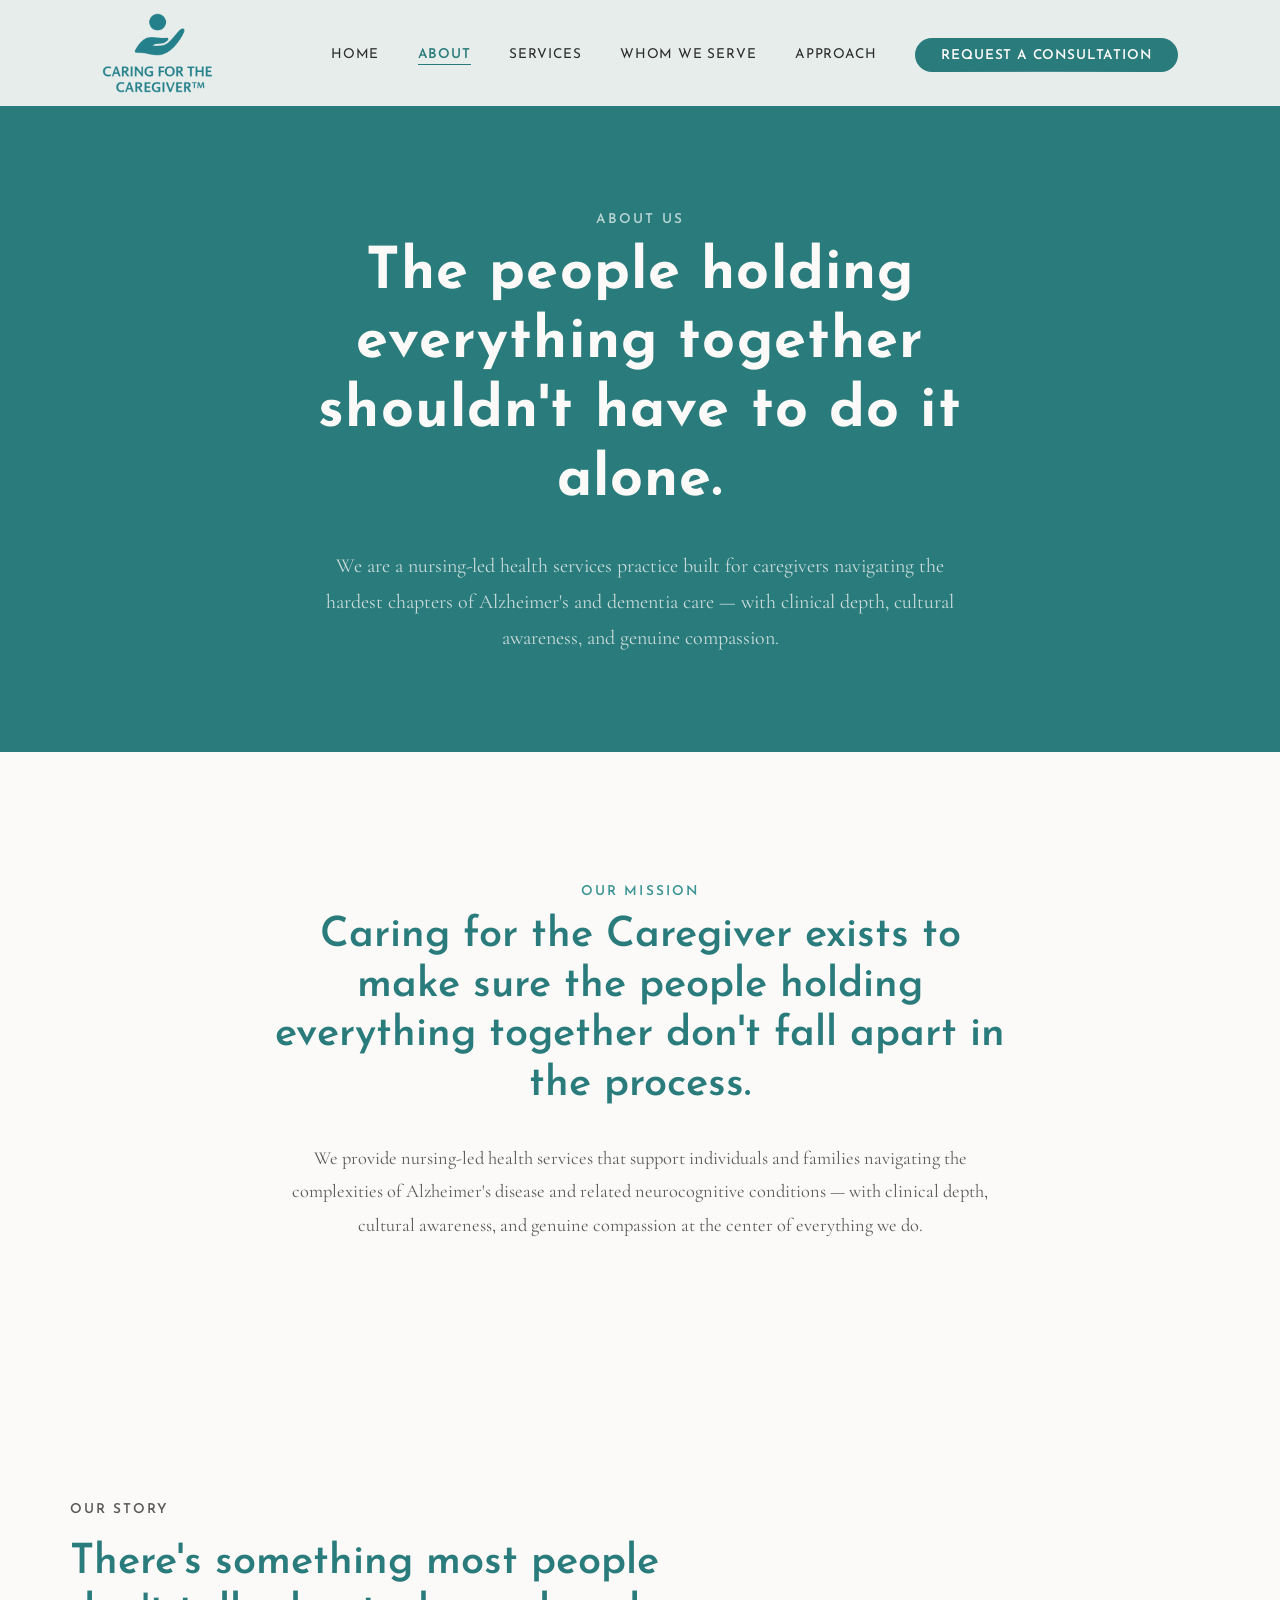
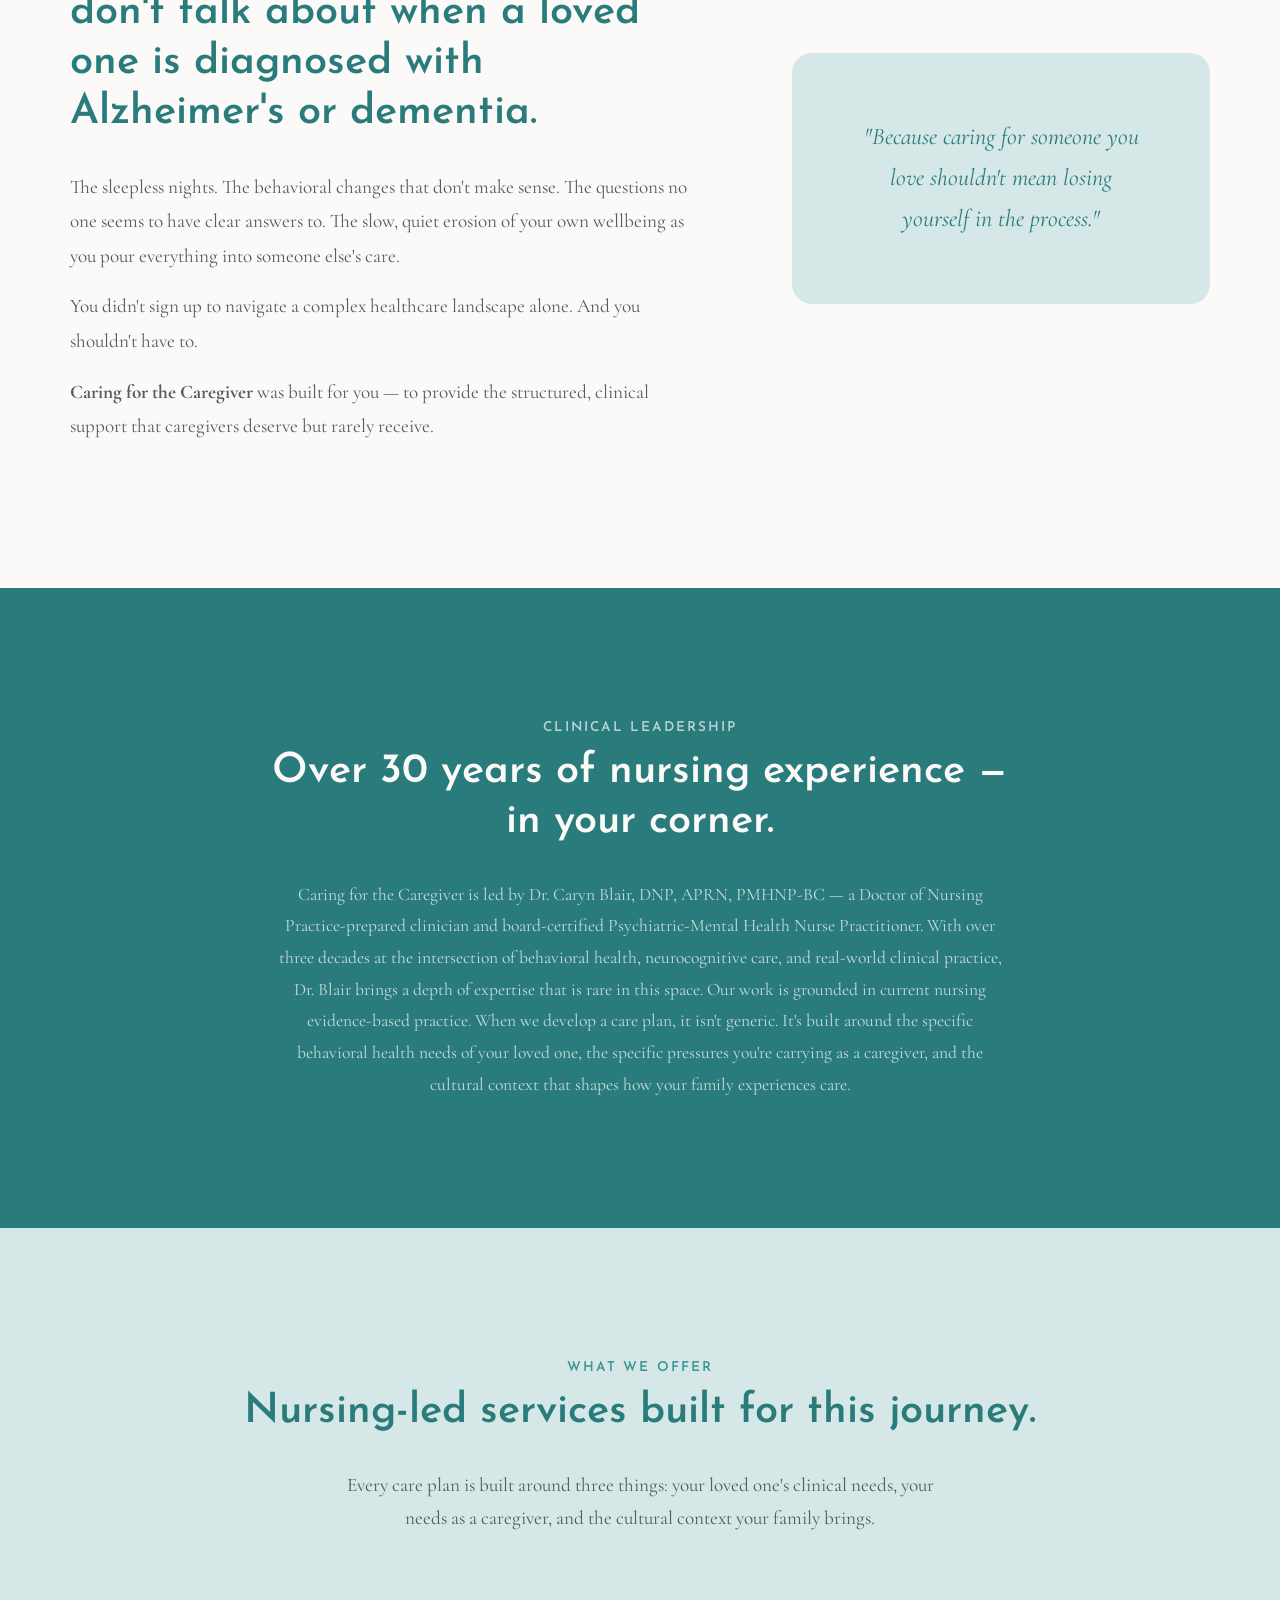
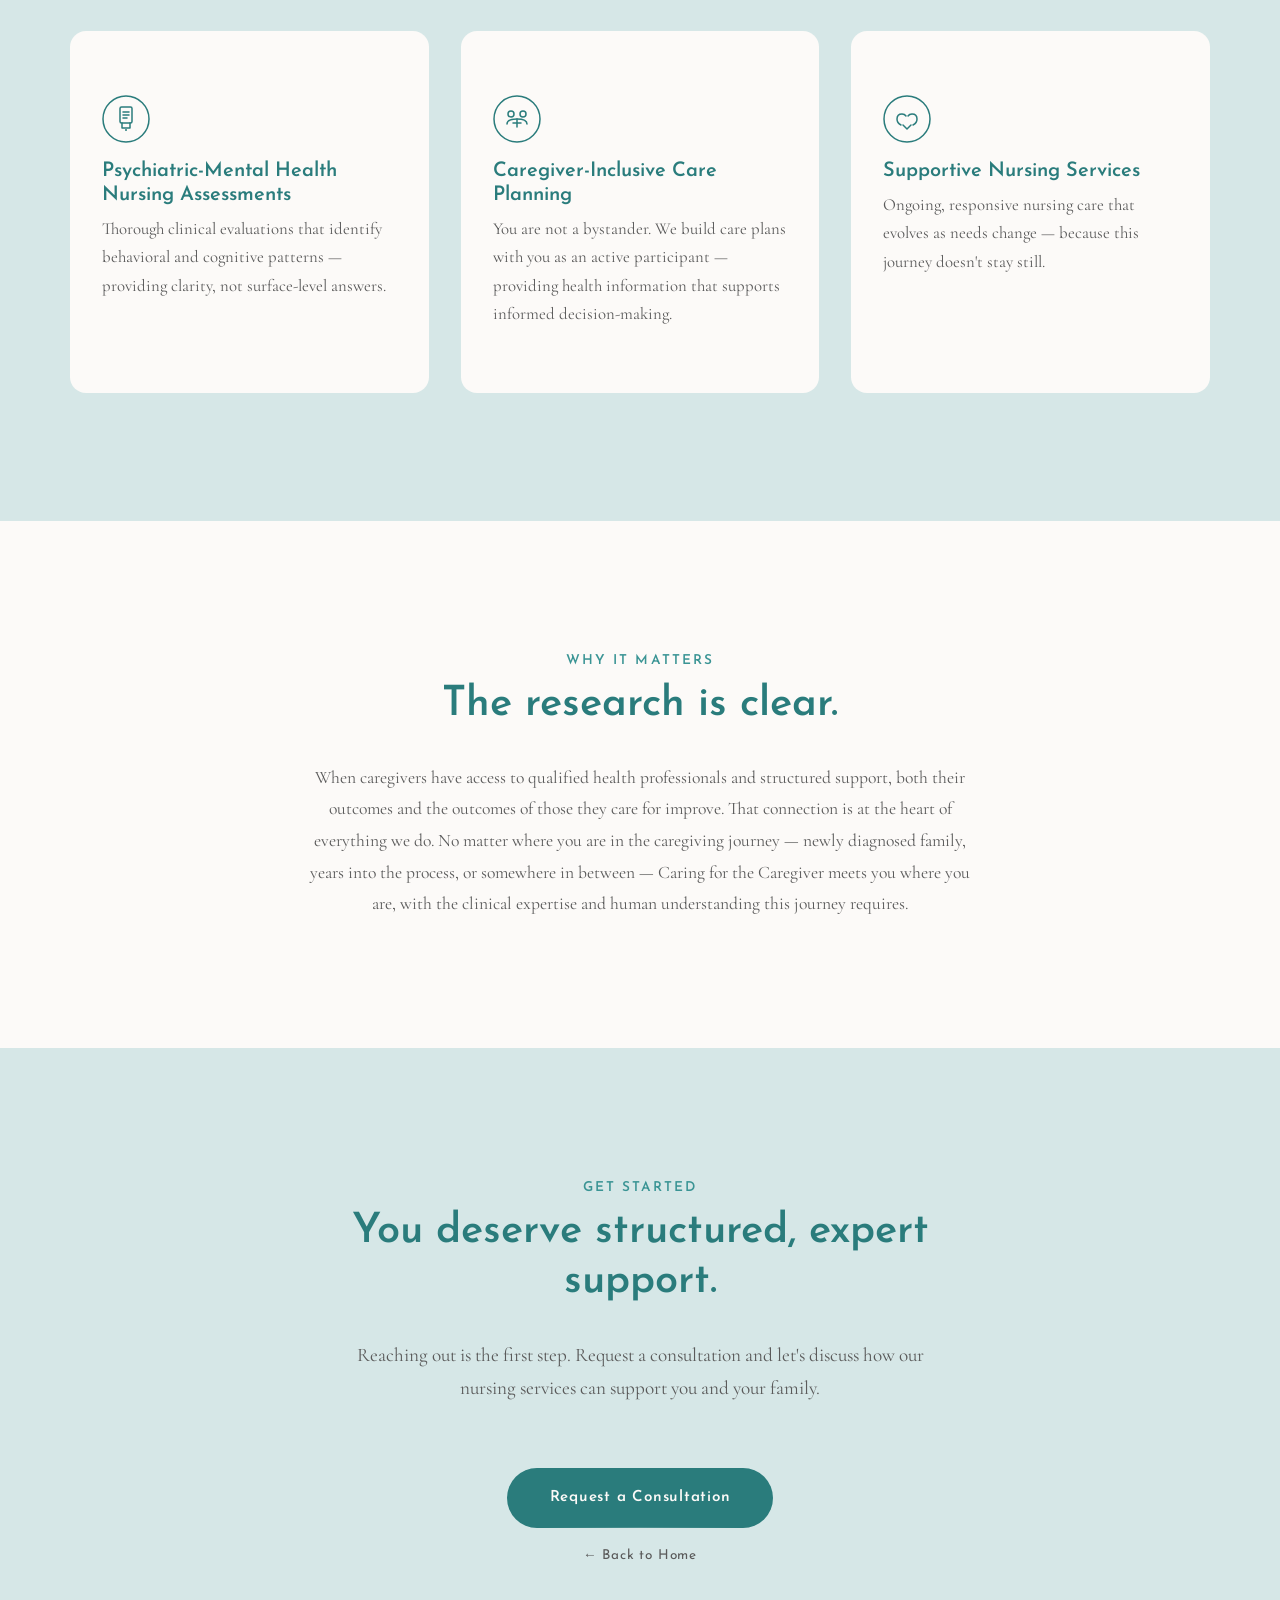
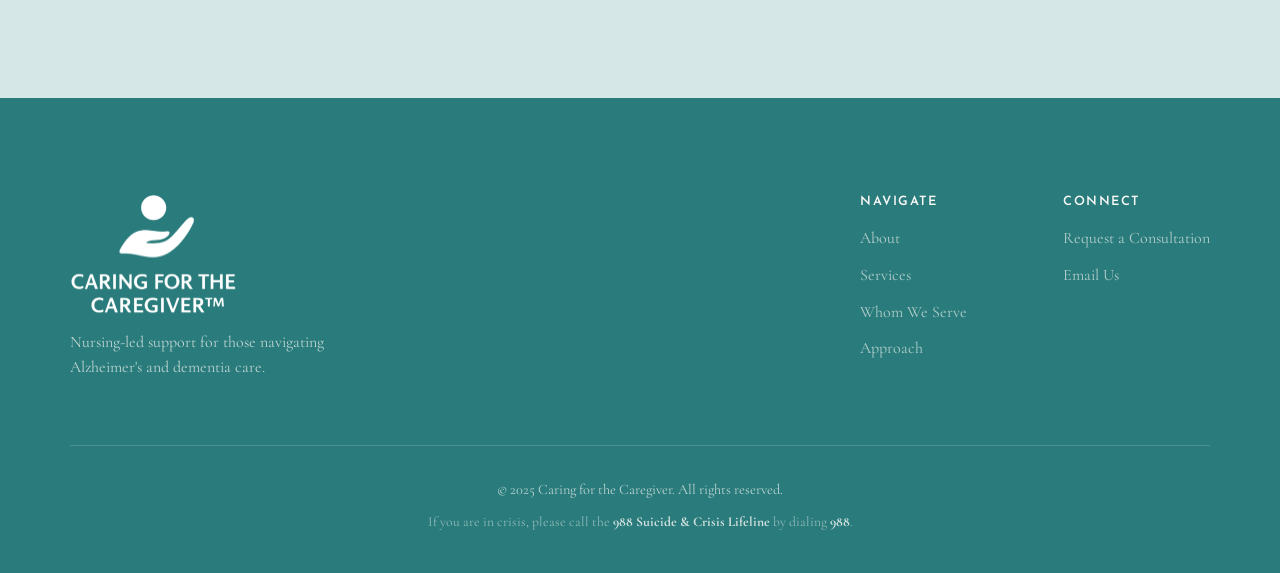
==== about.html @ 72a4a8ca "Initial commit: Caring for the Caregiver website Co-Authored-By: Claude Opus 4.6 (1M context) <norep" ====
<!DOCTYPE html>
<html lang="en">
<head>
  <meta charset="UTF-8">
  <meta name="viewport" content="width=device-width, initial-scale=1.0">
  <title>About Us — Caring for the Caregiver</title>
  <meta name="description" content="Led by Dr. Caryn Blair, DNP, APRN, PMHNP-BC — a nursing-led practice with over 30 years of experience supporting caregivers navigating Alzheimer's and dementia.">
  <link rel="stylesheet" href="styles.css">
  <link rel="preconnect" href="https://fonts.googleapis.com">
  <link rel="preconnect" href="https://fonts.gstatic.com" crossorigin>
  <link href="https://fonts.googleapis.com/css2?family=Josefin+Sans:wght@300;400;600;700&family=Cormorant+Garamond:ital,wght@0,300;0,400;0,500;0,600;1,300;1,400&display=swap" rel="stylesheet">
  <style>
    /* About page additions only */

    .nav__links .nav__link--active {
      color: var(--teal) !important;
      font-weight: 600 !important;
    }
    .nav__links .nav__link--active::after {
      width: 100%;
    }

    .page-hero {
      padding: var(--space-2xl) 2rem var(--space-xl);
      padding-top: calc(var(--space-2xl) + 80px);
      background: var(--teal);
      text-align: center;
    }
    .page-hero__container {
      max-width: 780px;
      margin: 0 auto;
    }
    .page-hero .section__eyebrow {
      color: var(--mist-mid);
    }
    .page-hero__title {
      color: var(--cream);
      font-weight: 700;
      margin-bottom: var(--space-md);
    }
    .page-hero__subtitle {
      font-size: 1.25rem;
      color: rgba(252, 250, 248, 0.75);
      line-height: 1.8;
      max-width: 640px;
      margin: 0 auto;
    }

    .mission {
      padding: var(--space-2xl) 2rem;
      background: var(--cream);
    }
    .mission__container {
      max-width: 740px;
      margin: 0 auto;
      text-align: center;
    }
    .mission__body {
      color: var(--text-light);
      font-size: 1.15rem;
      line-height: 1.8;
    }

    .story {
      padding: var(--space-2xl) 2rem;
      background: var(--cream);
    }
    .story__container {
      max-width: var(--max-width);
      margin: 0 auto;
      display: grid;
      grid-template-columns: 1.2fr 0.8fr;
      gap: var(--space-xl);
      align-items: center;
    }
    .story__text p {
      margin-bottom: var(--space-sm);
      color: var(--text-light);
      line-height: 1.8;
    }
    .story__pullquote {
      background: var(--mist);
      border-radius: 20px;
      padding: var(--space-lg);
      text-align: center;
    }
    .story__pullquote p {
      font-family: var(--font-body);
      font-size: clamp(1.2rem, 2vw, 1.5rem);
      font-style: italic;
      color: var(--teal);
      line-height: 1.7;
    }

    .credentials {
      padding: var(--space-2xl) 2rem;
      background: var(--teal);
    }
    .credentials__container {
      max-width: 740px;
      margin: 0 auto;
      text-align: center;
    }
    .credentials .section__eyebrow {
      color: var(--mist-mid);
    }
    .credentials .section__title {
      color: var(--cream);
    }
    .credentials__body {
      color: rgba(252, 250, 248, 0.75);
      font-size: 1.1rem;
      line-height: 1.8;
    }

    .services__grid--3col {
      grid-template-columns: repeat(3, 1fr);
    }

    .evidence {
      padding: var(--space-2xl) 2rem;
      background: var(--cream);
    }
    .evidence__container {
      max-width: 680px;
      margin: 0 auto;
      text-align: center;
    }
    .evidence__body {
      color: var(--text-light);
      font-size: 1.1rem;
      line-height: 1.8;
    }

    .cta-about {
      padding: var(--space-2xl) 2rem;
      background: var(--mist);
    }
    .cta-about__container {
      max-width: 620px;
      margin: 0 auto;
      text-align: center;
    }
    .cta-about__text {
      color: var(--text-light);
      font-size: 1.2rem;
      margin-bottom: var(--space-lg);
    }
    .cta-about__actions {
      display: flex;
      gap: var(--space-sm);
      justify-content: center;
      flex-wrap: wrap;
    }
    .cta-about__secondary {
      display: inline-block;
      font-family: var(--font-heading);
      font-size: 0.85rem;
      letter-spacing: 0.06em;
      color: var(--text-light);
      margin-top: var(--space-sm);
      transition: color var(--transition);
    }
    .cta-about__secondary:hover {
      color: var(--teal);
    }

    @media (max-width: 900px) {
      .story__container {
        grid-template-columns: 1fr;
        gap: var(--space-lg);
      }
      .services__grid--3col {
        grid-template-columns: 1fr;
      }
    }
    @media (max-width: 680px) {
      .cta-about__actions {
        flex-direction: column;
        align-items: center;
      }
    }
  </style>
</head>
<body>

  <!-- Navigation -->
  <nav class="nav" id="nav">
    <div class="nav__container">
      <a href="index.html" class="nav__logo">
        <img src="blue logo.png" alt="Caring for the Caregiver logo" class="nav__logo-img">
      </a>
      <button class="nav__toggle" id="navToggle" aria-label="Toggle navigation">
        <span></span>
        <span></span>
        <span></span>
      </button>
      <ul class="nav__links" id="navLinks">
        <li><a href="index.html">Home</a></li>
        <li><a href="about.html" class="nav__link--active">About</a></li>
        <li><a href="services.html">Services</a></li>
        <li><a href="whom-we-serve.html">Whom We Serve</a></li>
        <li><a href="approach.html">Approach</a></li>
        <li><a href="index.html#contact" class="nav__cta">Request a Consultation</a></li>
      </ul>
    </div>
  </nav>

  <!-- Page Hero -->
  <header class="page-hero">
    <div class="page-hero__container">
      <p class="section__eyebrow">About Us</p>
      <h1 class="page-hero__title">The people holding everything together shouldn't have to do it alone.</h1>
      <p class="page-hero__subtitle">We are a nursing-led health services practice built for caregivers navigating the hardest chapters of Alzheimer's and dementia care — with clinical depth, cultural awareness, and genuine compassion.</p>
    </div>
  </header>

  <!-- Mission Statement -->
  <section class="mission">
    <div class="mission__container">
      <p class="section__eyebrow">Our Mission</p>
      <h2 class="section__title">Caring for the Caregiver exists to make sure the people holding everything together don't fall apart in the process.</h2>
      <p class="mission__body">We provide nursing-led health services that support individuals and families navigating the complexities of Alzheimer's disease and related neurocognitive conditions — with clinical depth, cultural awareness, and genuine compassion at the center of everything we do.</p>
    </div>
  </section>

  <!-- Story -->
  <section class="story">
    <div class="story__container">
      <div class="story__text">
        <p class="section__eyebrow">Our Story</p>
        <h2 class="section__title">There's something most people don't talk about when a loved one is diagnosed with Alzheimer's or dementia.</h2>
        <p>The sleepless nights. The behavioral changes that don't make sense. The questions no one seems to have clear answers to. The slow, quiet erosion of your own wellbeing as you pour everything into someone else's care.</p>
        <p>You didn't sign up to navigate a complex healthcare landscape alone. And you shouldn't have to.</p>
        <p><strong>Caring for the Caregiver</strong> was built for you — to provide the structured, clinical support that caregivers deserve but rarely receive.</p>
      </div>
      <div class="story__pullquote">
        <p>"Because caring for someone you love shouldn't mean losing yourself in the process."</p>
      </div>
    </div>
  </section>

  <!-- Credentials -->
  <section class="credentials">
    <div class="credentials__container">
      <p class="section__eyebrow">Clinical Leadership</p>
      <h2 class="section__title">Over 30 years of nursing experience — in your corner.</h2>
      <p class="credentials__body">Caring for the Caregiver is led by Dr. Caryn Blair, DNP, APRN, PMHNP-BC — a Doctor of Nursing Practice-prepared clinician and board-certified Psychiatric-Mental Health Nurse Practitioner. With over three decades at the intersection of behavioral health, neurocognitive care, and real-world clinical practice, Dr. Blair brings a depth of expertise that is rare in this space. Our work is grounded in current nursing evidence-based practice. When we develop a care plan, it isn't generic. It's built around the specific behavioral health needs of your loved one, the specific pressures you're carrying as a caregiver, and the cultural context that shapes how your family experiences care.</p>
    </div>
  </section>

  <!-- Services Snapshot -->
  <section class="services">
    <div class="services__container">
      <p class="section__eyebrow">What We Offer</p>
      <h2 class="section__title">Nursing-led services built for this journey.</h2>
      <p class="services__intro">Every care plan is built around three things: your loved one's clinical needs, your needs as a caregiver, and the cultural context your family brings.</p>

      <div class="services__grid services__grid--3col">
        <div class="service-card">
          <div class="service-card__icon">
            <svg viewBox="0 0 48 48" fill="none" xmlns="http://www.w3.org/2000/svg">
              <circle cx="24" cy="24" r="23" stroke="currentColor" stroke-width="1.5"/>
              <rect x="18" y="12" width="12" height="16" rx="1.5" stroke="currentColor" stroke-width="1.5"/>
              <path d="M21 17h6M21 20h6M21 23h4" stroke="currentColor" stroke-width="1.5" stroke-linecap="round"/>
              <path d="M20 28v5h8v-5" stroke="currentColor" stroke-width="1.5" stroke-linecap="round" stroke-linejoin="round"/>
              <circle cx="24" cy="35" r="1" fill="currentColor"/>
            </svg>
          </div>
          <h3 class="service-card__title">Psychiatric-Mental Health Nursing Assessments</h3>
          <p class="service-card__text">Thorough clinical evaluations that identify behavioral and cognitive patterns — providing clarity, not surface-level answers.</p>
        </div>

        <div class="service-card">
          <div class="service-card__icon">
            <svg viewBox="0 0 48 48" fill="none" xmlns="http://www.w3.org/2000/svg">
              <circle cx="24" cy="24" r="23" stroke="currentColor" stroke-width="1.5"/>
              <circle cx="18" cy="19" r="3" stroke="currentColor" stroke-width="1.5"/>
              <circle cx="30" cy="19" r="3" stroke="currentColor" stroke-width="1.5"/>
              <path d="M14 29c0-3 3-5 10-5s10 2 10 5" stroke="currentColor" stroke-width="1.5" stroke-linecap="round"/>
              <path d="M24 24v8" stroke="currentColor" stroke-width="1.5" stroke-linecap="round"/>
              <path d="M20 28h8" stroke="currentColor" stroke-width="1.5" stroke-linecap="round"/>
            </svg>
          </div>
          <h3 class="service-card__title">Caregiver-Inclusive Care Planning</h3>
          <p class="service-card__text">You are not a bystander. We build care plans with you as an active participant — providing health information that supports informed decision-making.</p>
        </div>

        <div class="service-card">
          <div class="service-card__icon">
            <svg viewBox="0 0 48 48" fill="none" xmlns="http://www.w3.org/2000/svg">
              <circle cx="24" cy="24" r="23" stroke="currentColor" stroke-width="1.5"/>
              <path d="M18 30c-2-1-4-3-4-6 0-3 2-5 5-5 1.5 0 3 .5 4 2" stroke="currentColor" stroke-width="1.5" stroke-linecap="round"/>
              <path d="M30 30c2-1 4-3 4-6 0-3-2-5-5-5-1.5 0-3 .5-4 2" stroke="currentColor" stroke-width="1.5" stroke-linecap="round"/>
              <path d="M20 30l4 4 4-4" stroke="currentColor" stroke-width="1.5" stroke-linecap="round" stroke-linejoin="round"/>
            </svg>
          </div>
          <h3 class="service-card__title">Supportive Nursing Services</h3>
          <p class="service-card__text">Ongoing, responsive nursing care that evolves as needs change — because this journey doesn't stay still.</p>
        </div>
      </div>
    </div>
  </section>

  <!-- Evidence -->
  <section class="evidence">
    <div class="evidence__container">
      <p class="section__eyebrow">Why It Matters</p>
      <h2 class="section__title">The research is clear.</h2>
      <p class="evidence__body">When caregivers have access to qualified health professionals and structured support, both their outcomes and the outcomes of those they care for improve. That connection is at the heart of everything we do. No matter where you are in the caregiving journey — newly diagnosed family, years into the process, or somewhere in between — Caring for the Caregiver meets you where you are, with the clinical expertise and human understanding this journey requires.</p>
    </div>
  </section>

  <!-- CTA -->
  <section class="cta-about">
    <div class="cta-about__container">
      <p class="section__eyebrow">Get Started</p>
      <h2 class="section__title">You deserve structured, expert support.</h2>
      <p class="cta-about__text">Reaching out is the first step. Request a consultation and let's discuss how our nursing services can support you and your family.</p>
      <div class="cta-about__actions">
        <a href="index.html#contact" class="btn btn--primary">Request a Consultation</a>
      </div>
      <a href="index.html" class="cta-about__secondary">&larr; Back to Home</a>
    </div>
  </section>

  <!-- Footer -->
  <footer class="footer">
    <div class="footer__container">
      <div class="footer__top">
        <div class="footer__brand">
          <img src="white logo.png" alt="Caring for the Caregiver" class="footer__logo">
          <p class="footer__tagline">Nursing-led support for those navigating Alzheimer's and dementia care.</p>
        </div>
        <div class="footer__links">
          <div class="footer__col">
            <h4>Navigate</h4>
            <a href="about.html">About</a>
            <a href="services.html">Services</a>
            <a href="whom-we-serve.html">Whom We Serve</a>
            <a href="approach.html">Approach</a>
          </div>
          <div class="footer__col">
            <h4>Connect</h4>
            <a href="index.html#contact">Request a Consultation</a>
            <a href="mailto:carynforthecaregiver@gmail.com">Email Us</a>
          </div>
        </div>
      </div>
      <div class="footer__bottom">
        <p>&copy; 2025 Caring for the Caregiver. All rights reserved.</p>
        <p class="footer__crisis">If you are in crisis, please call the <strong>988 Suicide &amp; Crisis Lifeline</strong> by dialing <strong>988</strong>.</p>
      </div>
    </div>
  </footer>

  <script src="script.js"></script>
</body>
</html>
---- styles.css ----
/* ============================================
   Caring for the Caregiver — Stylesheet
   Brand: Teal #2A7C7C | Cream #FCFAF8 | Soft Teal #D6E7E7
   Fonts: Josefin Sans (heading) | Cormorant Garamond (body)
   ============================================ */

/* --- Reset & Base --- */
*, *::before, *::after {
  margin: 0;
  padding: 0;
  box-sizing: border-box;
}

:root {
  --teal: #2A7C7C;
  --teal-dark: #1E5F5F;
  --teal-light: #3A9494;
  --cream: #FCFAF8;
  --mist: #D6E7E7;
  --mist-mid: #B8D4D4;
  --gray-warm: #F0EFED;
  --text: #2D2D2D;
  --text-light: #5A5A5A;
  --white: #FFFFFF;

  --font-heading: 'Josefin Sans', 'Helvetica Neue', sans-serif;
  --font-body: 'Cormorant Garamond', 'Georgia', serif;

  --space-xs: 0.5rem;
  --space-sm: 1rem;
  --space-md: 2rem;
  --space-lg: 4rem;
  --space-xl: 6rem;
  --space-2xl: 8rem;

  --max-width: 1140px;
  --radius: 8px;
  --transition: 0.3s ease;
}

html {
  scroll-behavior: smooth;
  font-size: 16px;
}

body {
  font-family: var(--font-body);
  font-size: 1.2rem;
  font-weight: 400;
  line-height: 1.7;
  color: var(--text);
  background-color: var(--cream);
  -webkit-font-smoothing: antialiased;
  -moz-osx-font-smoothing: grayscale;
}

img {
  max-width: 100%;
  height: auto;
  display: block;
}

a {
  color: var(--teal);
  text-decoration: none;
  transition: color var(--transition);
}

a:hover {
  color: var(--teal-dark);
}

/* --- Typography --- */
h1, h2, h3, h4 {
  font-family: var(--font-heading);
  font-weight: 600;
  line-height: 1.2;
  color: var(--teal);
}

h1 { font-size: clamp(2.4rem, 5vw, 3.6rem); letter-spacing: 0.02em; }
h2 { font-size: clamp(1.8rem, 3.5vw, 2.6rem); }
h3 { font-size: clamp(1.2rem, 2vw, 1.5rem); }

.section__eyebrow {
  font-family: var(--font-heading);
  font-size: 0.85rem;
  font-weight: 600;
  letter-spacing: 0.15em;
  text-transform: uppercase;
  color: var(--teal-light);
  margin-bottom: var(--space-xs);
}

.section__title {
  margin-bottom: var(--space-md);
}

/* --- Buttons (Neon Glow) --- */
.btn {
  display: inline-block;
  position: relative;
  font-family: var(--font-heading);
  font-size: 0.95rem;
  font-weight: 600;
  letter-spacing: 0.05em;
  padding: 1rem 2.6rem;
  border-radius: 50px;
  border: 1px solid transparent;
  cursor: pointer;
  text-align: center;
  transition: background-color 0.2s ease;
}

/* Neon top line */
.btn::before {
  content: '';
  position: absolute;
  top: 0;
  left: 50%;
  transform: translateX(-50%);
  width: 75%;
  height: 1px;
  background: linear-gradient(to right, transparent, var(--teal-light), transparent);
  opacity: 0;
  transition: opacity 0.5s ease;
  pointer-events: none;
}

/* Neon bottom line */
.btn::after {
  content: '';
  position: absolute;
  bottom: -1px;
  left: 50%;
  transform: translateX(-50%);
  width: 75%;
  height: 1px;
  background: linear-gradient(to right, transparent, var(--teal-light), transparent);
  opacity: 0.3;
  transition: opacity 0.5s ease;
  pointer-events: none;
}

.btn:hover::before {
  opacity: 1;
}

.btn:hover::after {
  opacity: 0.6;
}

/* --- Primary: solid teal with neon --- */
.btn--primary {
  background-color: var(--teal);
  color: var(--cream);
  border-color: transparent;
  transition: all 0.2s ease;
}

.btn--primary:hover {
  background-color: var(--teal-dark);
  border-color: rgba(252, 250, 248, 0.35);
  color: var(--cream);
}

.btn--primary::before {
  background: linear-gradient(to right, transparent, rgba(252, 250, 248, 0.7), transparent);
}

.btn--primary::after {
  background: linear-gradient(to right, transparent, rgba(252, 250, 248, 0.5), transparent);
}

/* --- Ghost: transparent with teal neon --- */
.btn--ghost {
  background-color: rgba(42, 124, 124, 0.05);
  color: var(--teal);
  border-color: rgba(42, 124, 124, 0.2);
}

.btn--ghost:hover {
  background-color: transparent;
  color: var(--teal);
}

.btn--ghost::before {
  background: linear-gradient(to right, transparent, var(--teal), transparent);
}

.btn--ghost::after {
  background: linear-gradient(to right, transparent, var(--teal), transparent);
}

/* --- Full width --- */
.btn--full {
  width: 100%;
}

/* ============================================
   Navigation
   ============================================ */
.nav {
  position: fixed;
  top: 0;
  left: 0;
  width: 100%;
  z-index: 1000;
  background: rgba(252, 250, 248, 0.9);
  backdrop-filter: blur(12px);
  -webkit-backdrop-filter: blur(12px);
  transition: box-shadow var(--transition);
}

.nav--scrolled {
  box-shadow: 0 1px 20px rgba(42, 124, 124, 0.08);
}

.nav__container {
  max-width: var(--max-width);
  margin: 0 auto;
  padding: 0.8rem 2rem;
  display: flex;
  align-items: center;
  justify-content: space-between;
}

.nav__logo-img {
  height: 80px;
  width: auto;
}

.nav__links {
  display: flex;
  align-items: center;
  list-style: none;
  gap: 2.4rem;
}

.nav__links a {
  font-family: var(--font-heading);
  font-size: 0.85rem;
  font-weight: 400;
  letter-spacing: 0.06em;
  text-transform: uppercase;
  color: var(--text);
  position: relative;
}

.nav__links a::after {
  content: '';
  position: absolute;
  bottom: -4px;
  left: 0;
  width: 0;
  height: 1.5px;
  background: var(--teal);
  transition: width var(--transition);
}

.nav__links a:hover::after {
  width: 100%;
}

.nav__cta {
  position: relative;
  background-color: var(--teal);
  color: var(--cream) !important;
  padding: 0.6rem 1.6rem;
  border-radius: 50px;
  border: 1px solid transparent;
  font-weight: 600 !important;
  overflow: hidden;
  transition: all 0.2s ease;
}

.nav__cta::before {
  content: '';
  position: absolute;
  top: 0;
  left: 50%;
  transform: translateX(-50%);
  width: 75%;
  height: 1px;
  background: linear-gradient(to right, transparent, rgba(252, 250, 248, 0.7), transparent);
  opacity: 0;
  transition: opacity 0.5s ease;
  pointer-events: none;
}

.nav__cta::after {
  content: '';
  position: absolute;
  bottom: -1px;
  left: 50%;
  transform: translateX(-50%);
  width: 75%;
  height: 1px;
  background: linear-gradient(to right, transparent, rgba(252, 250, 248, 0.5), transparent);
  opacity: 0.3;
  transition: opacity 0.5s ease;
  pointer-events: none;
}

.nav__cta:hover {
  color: var(--cream) !important;
  background-color: var(--teal-dark);
  border-color: rgba(252, 250, 248, 0.35);
}

.nav__cta:hover::before {
  opacity: 1;
}

.nav__cta:hover::after {
  opacity: 0.6;
}

/* Override nav link underline for CTA */
.nav__links .nav__cta::after {
  bottom: -1px;
  left: 50%;
  width: 75%;
  height: 1px;
  background: linear-gradient(to right, transparent, rgba(252, 250, 248, 0.5), transparent);
}

/* Mobile Toggle */
.nav__toggle {
  display: none;
  flex-direction: column;
  gap: 5px;
  background: none;
  border: none;
  cursor: pointer;
  padding: 4px;
}

.nav__toggle span {
  display: block;
  width: 24px;
  height: 2px;
  background: var(--teal);
  transition: all var(--transition);
}

/* ============================================
   Hero
   ============================================ */
.hero {
  min-height: 100vh;
  display: flex;
  align-items: center;
  justify-content: center;
  position: relative;
  background: linear-gradient(160deg, var(--cream) 0%, var(--mist) 50%, var(--mist-mid) 100%);
  overflow: hidden;
}

.hero::before {
  content: '';
  position: absolute;
  top: -30%;
  right: -20%;
  width: 60%;
  height: 80%;
  background: radial-gradient(ellipse, rgba(42, 124, 124, 0.06) 0%, transparent 70%);
  pointer-events: none;
}

.hero__container {
  max-width: var(--max-width);
  margin: 0 auto;
  padding: var(--space-2xl) 2rem var(--space-xl);
  text-align: center;
}

.hero__content {
  max-width: 760px;
  margin: 0 auto;
}

.hero__eyebrow {
  font-family: var(--font-heading);
  font-size: 0.8rem;
  font-weight: 600;
  letter-spacing: 0.2em;
  text-transform: uppercase;
  color: var(--teal-light);
  margin-bottom: var(--space-sm);
}

.hero__title {
  color: var(--teal);
  margin-bottom: var(--space-md);
  font-weight: 700;
}

.hero__subtitle {
  font-size: 1.3rem;
  color: var(--text-light);
  margin-bottom: var(--space-lg);
  max-width: 620px;
  margin-left: auto;
  margin-right: auto;
  line-height: 1.8;
}

.hero__actions {
  display: flex;
  gap: var(--space-sm);
  justify-content: center;
  flex-wrap: wrap;
}

.hero__fade {
  position: absolute;
  bottom: 0;
  left: 0;
  right: 0;
  height: 120px;
  background: linear-gradient(to bottom, transparent, var(--cream));
  pointer-events: none;
}

/* ============================================
   Trust Bar
   ============================================ */
.trust {
  padding: var(--space-lg) 2rem;
  background: var(--cream);
}

.trust__container {
  max-width: 800px;
  margin: 0 auto;
  display: flex;
  align-items: center;
  justify-content: center;
  gap: var(--space-lg);
}

.trust__item {
  text-align: center;
}

.trust__number {
  display: block;
  font-family: var(--font-heading);
  font-size: 2rem;
  font-weight: 700;
  color: var(--teal);
  line-height: 1;
  margin-bottom: 0.3rem;
}

.trust__label {
  font-family: var(--font-heading);
  font-size: 0.75rem;
  letter-spacing: 0.1em;
  text-transform: uppercase;
  color: var(--text-light);
}

.trust__divider {
  width: 1px;
  height: 48px;
  background: var(--mist-mid);
}

/* ============================================
   About
   ============================================ */
.about {
  padding: var(--space-2xl) 2rem;
  background: var(--cream);
}

.about__container {
  max-width: var(--max-width);
  margin: 0 auto;
  display: grid;
  grid-template-columns: 1.2fr 0.8fr;
  gap: var(--space-xl);
  align-items: center;
}

.about__text p {
  margin-bottom: var(--space-sm);
  color: var(--text-light);
}

.about__lead {
  font-size: 1.3rem;
  color: var(--text) !important;
  line-height: 1.8;
}

.about__visual {
  display: flex;
  justify-content: center;
}

.about__card {
  background: var(--mist);
  border-radius: 20px;
  padding: var(--space-lg);
  text-align: center;
  width: 280px;
}

.about__photo {
  width: 100%;
  max-width: 400px;
  border-radius: 20px;
  object-fit: cover;
}

.about__emblem {
  width: 180px;
  margin: 0 auto var(--space-sm);
}

.about__card-text {
  font-family: var(--font-heading);
  font-size: 0.85rem;
  letter-spacing: 0.15em;
  text-transform: uppercase;
  color: var(--teal);
}

/* ============================================
   Services
   ============================================ */
.services {
  padding: var(--space-2xl) 2rem;
  background: var(--mist);
}

.services__container {
  max-width: var(--max-width);
  margin: 0 auto;
  text-align: center;
}

.services__intro {
  max-width: 600px;
  margin: 0 auto var(--space-xl);
  color: var(--text-light);
  font-size: 1.2rem;
}

.services__grid {
  display: grid;
  grid-template-columns: repeat(3, 1fr);
  gap: var(--space-md);
}

.service-card {
  background: var(--cream);
  border-radius: 16px;
  padding: var(--space-lg) var(--space-md);
  text-align: left;
  transition: transform var(--transition), box-shadow var(--transition);
}

.service-card:hover {
  transform: translateY(-4px);
  box-shadow: 0 12px 40px rgba(42, 124, 124, 0.1);
}

.service-card__icon {
  width: 48px;
  height: 48px;
  color: var(--teal);
  margin-bottom: var(--space-sm);
}

.service-card__title {
  margin-bottom: var(--space-xs);
  font-size: 1.25rem;
}

.service-card__text {
  color: var(--text-light);
  font-size: 1.05rem;
  line-height: 1.7;
}

/* ============================================
   Approach
   ============================================ */
.approach {
  padding: var(--space-2xl) 2rem;
  background: var(--cream);
}

.approach__container {
  max-width: var(--max-width);
  margin: 0 auto;
}

.approach__header {
  text-align: center;
  margin-bottom: var(--space-xl);
}

.approach__intro {
  max-width: 560px;
  margin: 0 auto;
  color: var(--text-light);
  font-size: 1.2rem;
}

.approach__steps {
  display: grid;
  grid-template-columns: repeat(3, 1fr);
  gap: var(--space-lg);
}

.approach__step {
  padding: var(--space-md);
}

.approach__step-num {
  font-family: var(--font-heading);
  font-size: 3rem;
  font-weight: 700;
  color: var(--mist-mid);
  line-height: 1;
  display: block;
  margin-bottom: var(--space-sm);
}

.approach__step h3 {
  margin-bottom: var(--space-xs);
}

.approach__step p {
  color: var(--text-light);
  font-size: 1.05rem;
}

/* ============================================
   Testimonial
   ============================================ */
.testimonial {
  padding: var(--space-2xl) 2rem;
  background: var(--mist);
}

.testimonial__container {
  max-width: 780px;
  margin: 0 auto;
  text-align: center;
}

.testimonial__quote p {
  font-family: var(--font-body);
  font-size: clamp(1.4rem, 2.5vw, 1.9rem);
  font-weight: 400;
  font-style: italic;
  color: var(--teal);
  line-height: 1.7;
  margin-bottom: var(--space-md);
}

.testimonial__quote cite {
  font-family: var(--font-heading);
  font-size: 0.85rem;
  font-style: normal;
  letter-spacing: 0.1em;
  text-transform: uppercase;
  color: var(--text-light);
}

/* ============================================
   FAQ / Common Questions
   ============================================ */
.faq {
  padding: var(--space-2xl) 2rem;
  background: var(--cream);
}

.faq__container {
  max-width: 740px;
  margin: 0 auto;
}

.faq__intro {
  color: var(--text-light);
  margin-bottom: var(--space-lg);
  font-size: 1.15rem;
}

.faq__item {
  border-bottom: 1px solid var(--mist-mid);
  padding: var(--space-md) 0;
}

.faq__question {
  font-family: var(--font-heading);
  font-size: 1.05rem;
  font-weight: 600;
  color: var(--teal);
  cursor: pointer;
  list-style: none;
  display: flex;
  align-items: center;
  justify-content: space-between;
  gap: var(--space-sm);
}

.faq__question::-webkit-details-marker {
  display: none;
}

.faq__question::after {
  content: '+';
  font-size: 1.5rem;
  font-weight: 300;
  color: var(--teal-light);
  transition: transform var(--transition);
  flex-shrink: 0;
}

details[open] .faq__question::after {
  content: '\2212';
}

.faq__answer {
  padding-top: var(--space-sm);
  color: var(--text-light);
  font-size: 1.1rem;
  line-height: 1.8;
}

/* ============================================
   Contact
   ============================================ */
.contact {
  padding: var(--space-2xl) 2rem;
  background: var(--mist);
}

.contact__container {
  max-width: var(--max-width);
  margin: 0 auto;
}

.contact__layout {
  display: grid;
  grid-template-columns: 1fr 1fr;
  gap: var(--space-xl);
  align-items: start;
}

.contact__content {
  text-align: left;
}

/* Contact info card */
.contact-info {
  background: var(--cream);
  border-radius: 16px;
  padding: var(--space-lg) var(--space-md);
}

.contact-info__title {
  font-family: var(--font-heading);
  font-size: 1.4rem;
  font-weight: 600;
  color: var(--teal);
  margin-bottom: var(--space-md);
}

.contact-info__name {
  font-family: var(--font-body);
  font-size: 1.2rem;
  font-weight: 500;
  color: var(--text);
  margin-bottom: 0.2rem;
}

.contact-info__credentials {
  font-family: var(--font-body);
  font-size: 1.05rem;
  font-style: italic;
  color: var(--text-light);
  margin-bottom: var(--space-md);
}

.contact-info__item {
  display: flex;
  align-items: flex-start;
  gap: var(--space-sm);
  margin-bottom: var(--space-sm);
}

.contact-info__icon {
  flex-shrink: 0;
  width: 20px;
  height: 20px;
  color: var(--teal);
  margin-top: 0.25rem;
}

.contact-info__label {
  font-family: var(--font-heading);
  font-size: 0.8rem;
  font-weight: 600;
  letter-spacing: 0.08em;
  text-transform: uppercase;
  color: var(--teal);
  margin-bottom: 0.15rem;
}

.contact-info__value {
  font-size: 1.05rem;
  color: var(--text-light);
  line-height: 1.5;
}

.contact-info__value a {
  color: var(--text-light);
  transition: color var(--transition);
}

.contact-info__value a:hover {
  color: var(--teal);
}

.contact__text {
  color: var(--text-light);
  font-size: 1.2rem;
  margin-bottom: var(--space-lg);
}

.contact__form {
  display: grid;
  grid-template-columns: 1fr 1fr;
  gap: var(--space-sm);
  text-align: left;
}

.form__group--full {
  grid-column: 1 / -1;
}

.form__label {
  display: block;
  font-family: var(--font-heading);
  font-size: 0.8rem;
  font-weight: 600;
  letter-spacing: 0.08em;
  text-transform: uppercase;
  color: var(--teal);
  margin-bottom: 0.4rem;
}

.form__optional {
  font-weight: 400;
  text-transform: none;
  letter-spacing: 0;
  color: var(--text-light);
}

.form__input {
  width: 100%;
  padding: 0.9rem 1.2rem;
  font-family: var(--font-body);
  font-size: 1.05rem;
  color: var(--text);
  background: var(--cream);
  border: 1.5px solid var(--mist-mid);
  border-radius: var(--radius);
  transition: border-color var(--transition), box-shadow var(--transition);
  outline: none;
}

.form__input::placeholder {
  color: #a8b5b5;
}

.form__input:focus {
  border-color: var(--teal);
  box-shadow: 0 0 0 3px rgba(42, 124, 124, 0.1);
}

.form__textarea {
  resize: vertical;
  min-height: 120px;
}

.contact__form .btn {
  grid-column: 1 / -1;
  margin-top: var(--space-xs);
}

.form__note {
  grid-column: 1 / -1;
  text-align: center;
  font-size: 0.9rem;
  color: var(--text-light);
  margin-top: 0.2rem;
}

/* ============================================
   Footer
   ============================================ */
.footer {
  padding: var(--space-xl) 2rem var(--space-md);
  background: var(--teal);
  color: rgba(252, 250, 248, 0.7);
}

.footer__container {
  max-width: var(--max-width);
  margin: 0 auto;
}

.footer__top {
  display: flex;
  justify-content: space-between;
  align-items: flex-start;
  gap: var(--space-lg);
  padding-bottom: var(--space-lg);
  border-bottom: 1px solid rgba(252, 250, 248, 0.15);
}

.footer__logo {
  height: 120px;
  width: auto;
  margin-bottom: var(--space-sm);
}

.footer__tagline {
  font-size: 1rem;
  max-width: 280px;
  line-height: 1.6;
}

.footer__links {
  display: flex;
  gap: var(--space-xl);
}

.footer__col {
  display: flex;
  flex-direction: column;
  gap: 0.6rem;
}

.footer__col h4 {
  font-family: var(--font-heading);
  font-size: 0.8rem;
  font-weight: 600;
  letter-spacing: 0.12em;
  text-transform: uppercase;
  color: var(--cream);
  margin-bottom: 0.4rem;
}

.footer__col a {
  color: rgba(252, 250, 248, 0.65);
  font-size: 1rem;
}

.footer__col a:hover {
  color: var(--cream);
}

.footer__bottom {
  padding-top: var(--space-md);
  text-align: center;
  font-size: 0.9rem;
}

.footer__bottom p {
  margin-bottom: 0.5rem;
}

.footer__crisis {
  font-size: 0.85rem;
  color: rgba(252, 250, 248, 0.5);
}

.footer__crisis strong {
  color: rgba(252, 250, 248, 0.8);
}

/* ============================================
   Animations (scroll reveal)
   ============================================ */
.reveal {
  opacity: 0;
  transform: translateY(24px);
  transition: opacity 0.7s ease, transform 0.7s ease;
}

.reveal--visible {
  opacity: 1;
  transform: translateY(0);
}

/* ============================================
   Responsive
   ============================================ */
@media (max-width: 900px) {
  .contact__layout {
    grid-template-columns: 1fr;
  }

  .about__container {
    grid-template-columns: 1fr;
    gap: var(--space-lg);
    text-align: center;
  }

  .services__grid {
    grid-template-columns: 1fr;
  }

  .approach__steps {
    grid-template-columns: 1fr;
    gap: var(--space-md);
  }

  .footer__top {
    flex-direction: column;
    align-items: center;
    text-align: center;
  }

  .footer__tagline {
    margin: 0 auto;
  }

  .trust__container {
    flex-direction: column;
    gap: var(--space-md);
  }

  .trust__divider {
    width: 48px;
    height: 1px;
  }
}

@media (max-width: 680px) {
  .nav__links {
    position: fixed;
    top: 0;
    right: -100%;
    width: 280px;
    height: 100vh;
    background: var(--cream);
    flex-direction: column;
    padding: 5rem 2rem 2rem;
    gap: 1.8rem;
    transition: right var(--transition);
    box-shadow: -4px 0 30px rgba(0, 0, 0, 0.08);
  }

  .nav__links--open {
    right: 0;
  }

  .nav__toggle {
    display: flex;
  }

  .nav__toggle--open span:nth-child(1) {
    transform: rotate(45deg) translate(5px, 5px);
  }

  .nav__toggle--open span:nth-child(2) {
    opacity: 0;
  }

  .nav__toggle--open span:nth-child(3) {
    transform: rotate(-45deg) translate(5px, -5px);
  }

  .hero__title br {
    display: none;
  }

  .hero__actions {
    flex-direction: column;
    align-items: center;
  }

  .contact__form {
    grid-template-columns: 1fr;
  }

  .footer__links {
    gap: var(--space-lg);
  }
}
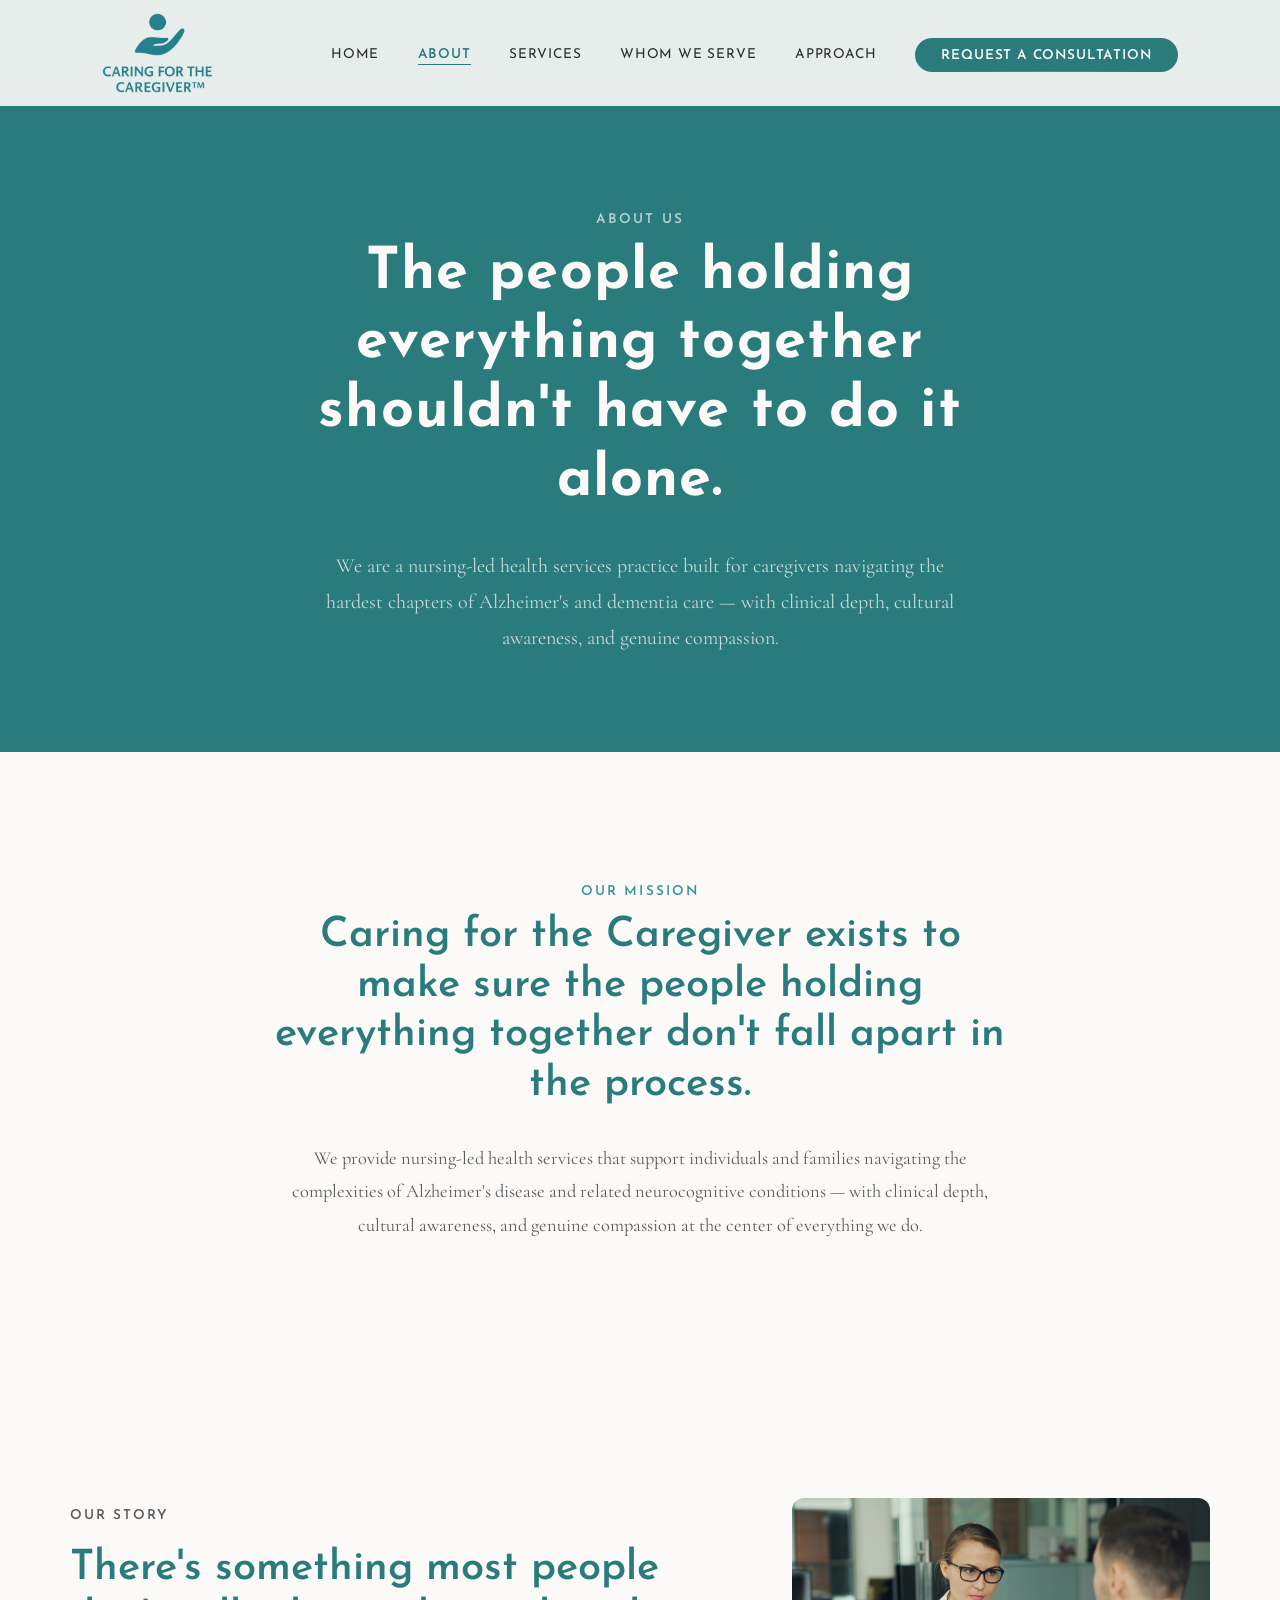
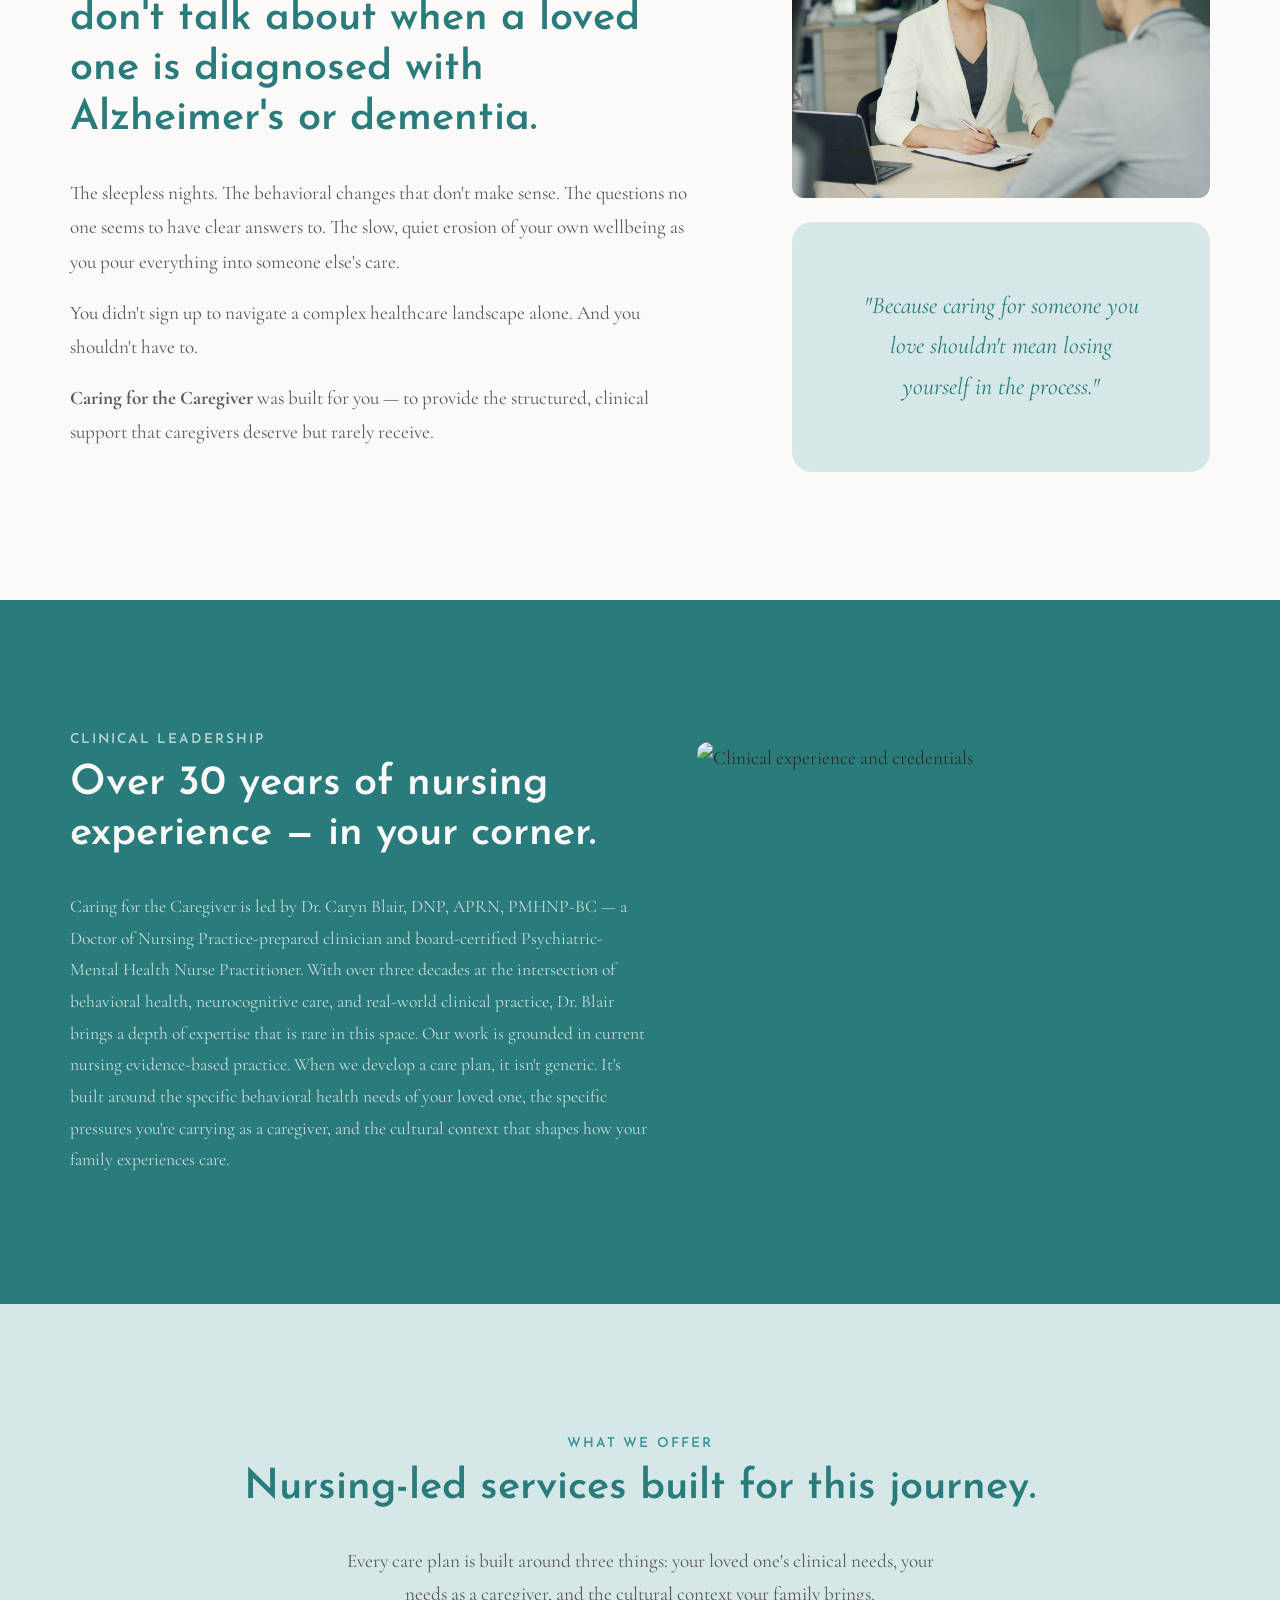
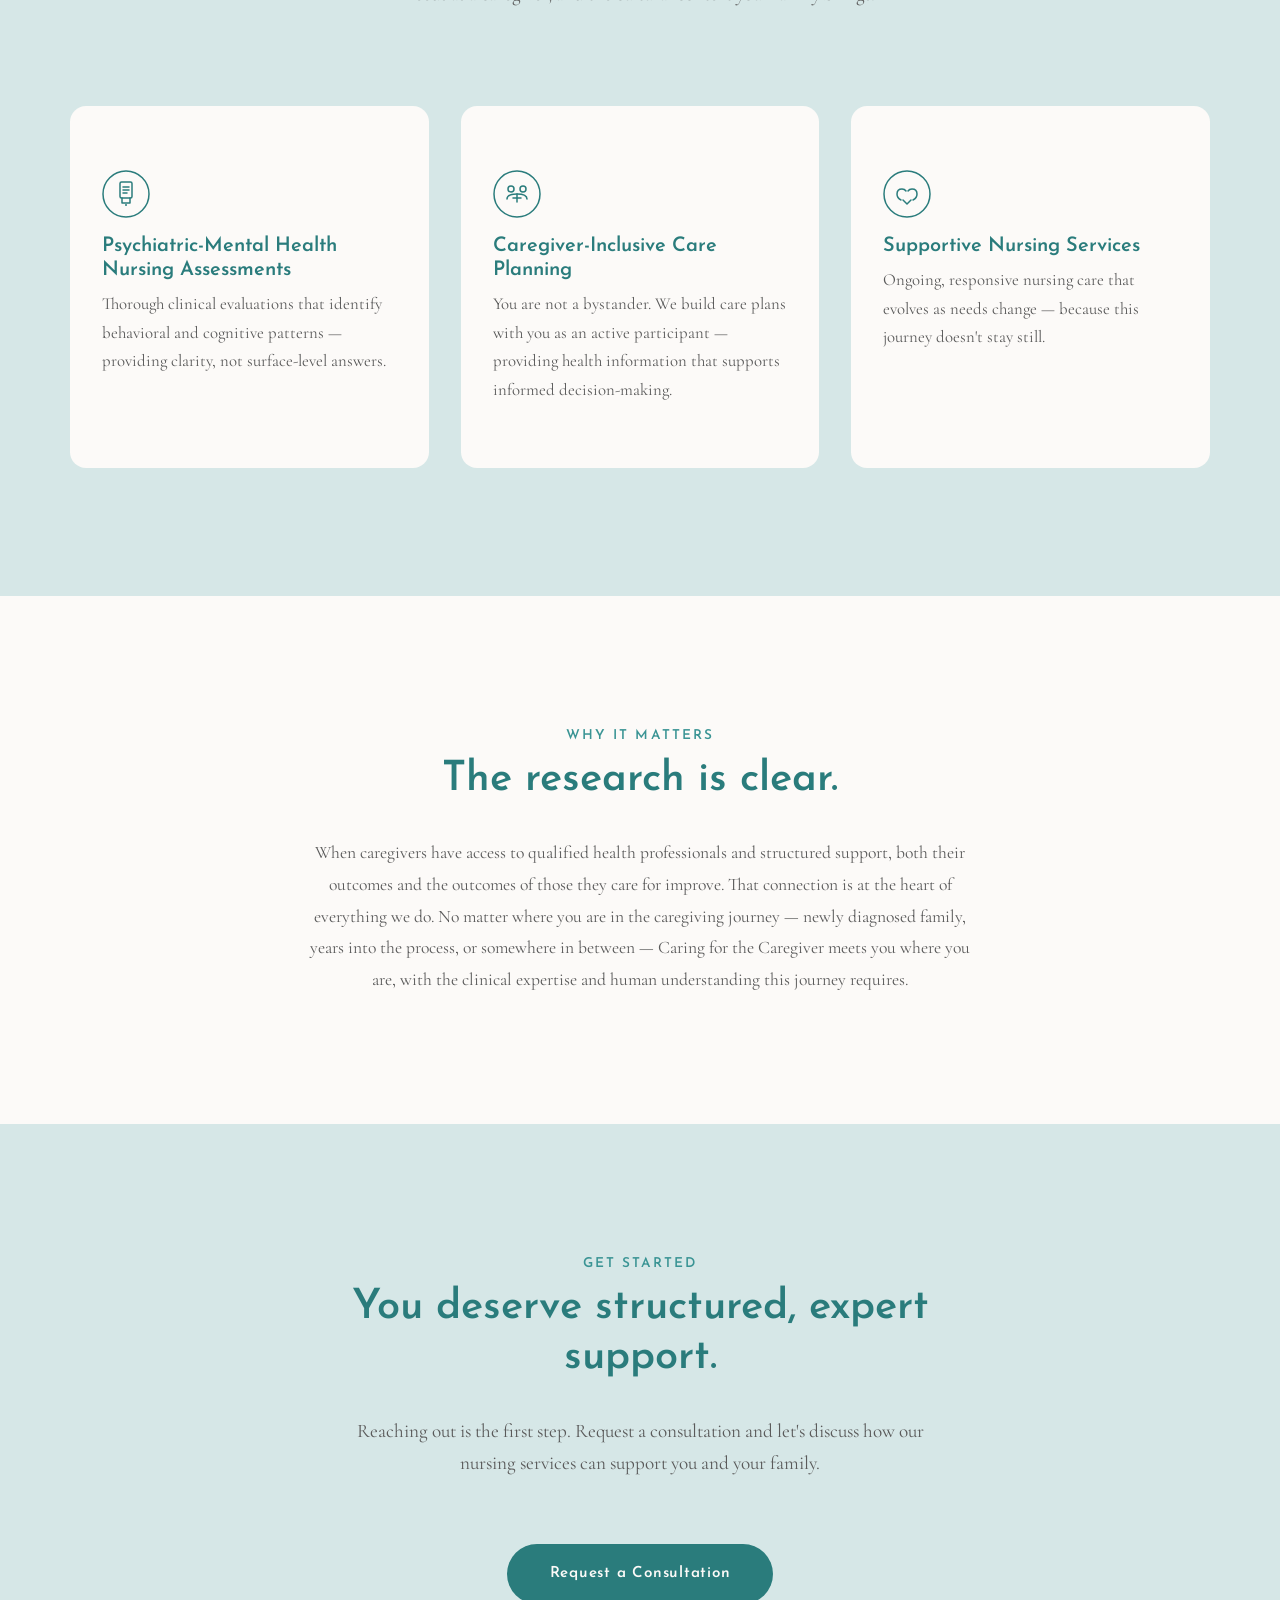
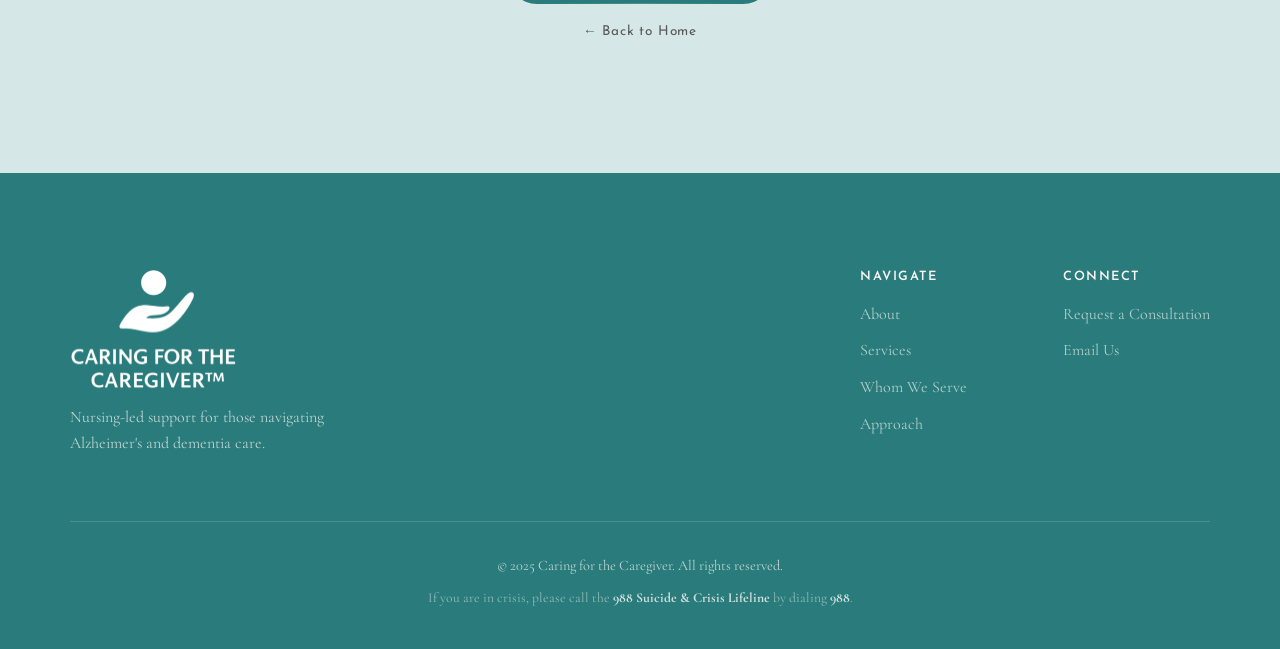
==== commit 1fee990d: "Add photos across all pages with hero overlays, two-column layouts, and banner imagery - index.html:" ====
--- a/about.html
+++ b/about.html
@@ -234,18 +234,26 @@
         <p>You didn't sign up to navigate a complex healthcare landscape alone. And you shouldn't have to.</p>
         <p><strong>Caring for the Caregiver</strong> was built for you — to provide the structured, clinical support that caregivers deserve but rarely receive.</p>
       </div>
-      <div class="story__pullquote">
-        <p>"Because caring for someone you love shouldn't mean losing yourself in the process."</p>
+      <div>
+        <img src="2.jpg" alt="Caring for the Caregiver" style="width: 100%; height: 300px; object-fit: cover; border-radius: 12px; margin-bottom: 1.5rem;">
+        <div class="story__pullquote">
+          <p>"Because caring for someone you love shouldn't mean losing yourself in the process."</p>
+        </div>
       </div>
     </div>
   </section>
 
   <!-- Credentials -->
   <section class="credentials">
-    <div class="credentials__container">
-      <p class="section__eyebrow">Clinical Leadership</p>
-      <h2 class="section__title">Over 30 years of nursing experience — in your corner.</h2>
-      <p class="credentials__body">Caring for the Caregiver is led by Dr. Caryn Blair, DNP, APRN, PMHNP-BC — a Doctor of Nursing Practice-prepared clinician and board-certified Psychiatric-Mental Health Nurse Practitioner. With over three decades at the intersection of behavioral health, neurocognitive care, and real-world clinical practice, Dr. Blair brings a depth of expertise that is rare in this space. Our work is grounded in current nursing evidence-based practice. When we develop a care plan, it isn't generic. It's built around the specific behavioral health needs of your loved one, the specific pressures you're carrying as a caregiver, and the cultural context that shapes how your family experiences care.</p>
+    <div class="credentials__container" style="max-width: var(--max-width); display: flex; gap: 48px; align-items: center; flex-wrap: wrap; text-align: left;">
+      <div style="flex: 1; min-width: 280px;">
+        <p class="section__eyebrow">Clinical Leadership</p>
+        <h2 class="section__title">Over 30 years of nursing experience — in your corner.</h2>
+        <p class="credentials__body">Caring for the Caregiver is led by Dr. Caryn Blair, DNP, APRN, PMHNP-BC — a Doctor of Nursing Practice-prepared clinician and board-certified Psychiatric-Mental Health Nurse Practitioner. With over three decades at the intersection of behavioral health, neurocognitive care, and real-world clinical practice, Dr. Blair brings a depth of expertise that is rare in this space. Our work is grounded in current nursing evidence-based practice. When we develop a care plan, it isn't generic. It's built around the specific behavioral health needs of your loved one, the specific pressures you're carrying as a caregiver, and the cultural context that shapes how your family experiences care.</p>
+      </div>
+      <div style="flex: 0 0 45%; min-width: 280px;">
+        <img src="5.jpg" alt="Clinical experience and credentials" style="width: 100%; height: 420px; object-fit: cover; border-radius: 12px;">
+      </div>
     </div>
   </section>
 
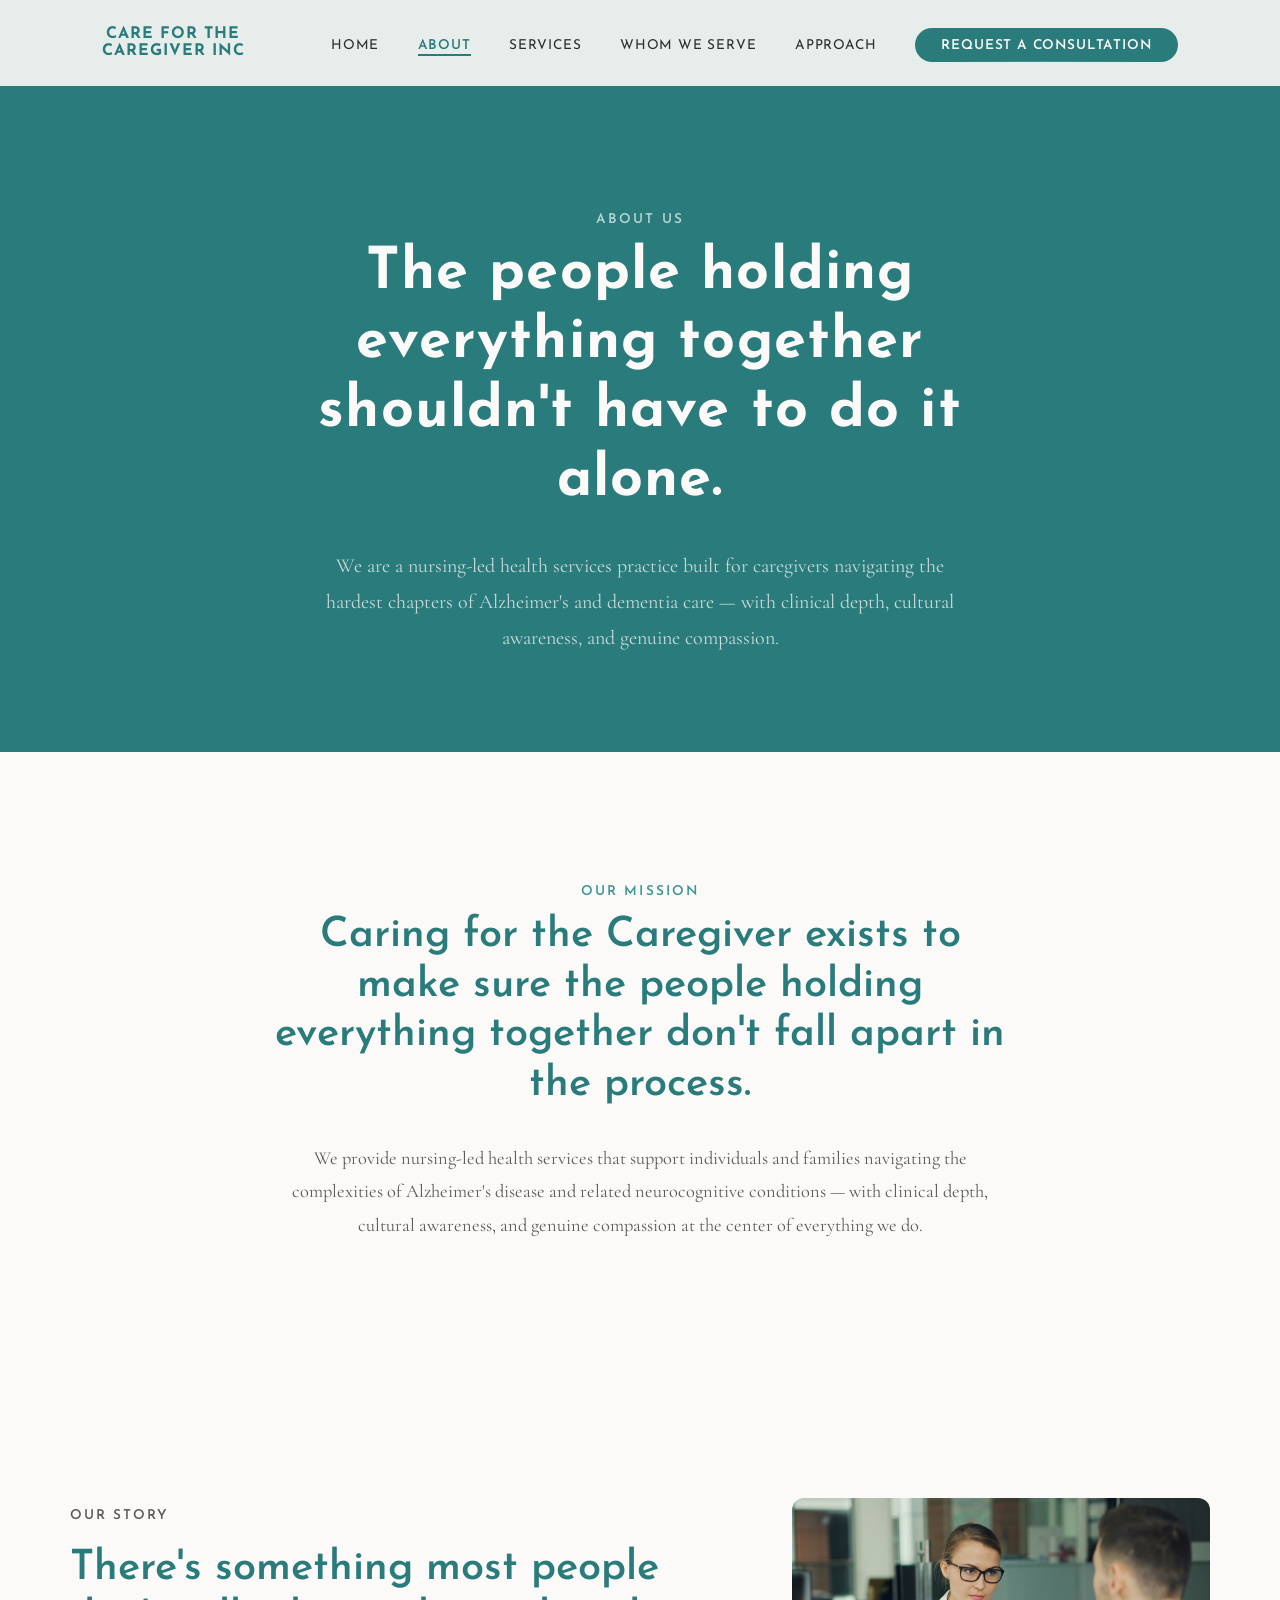
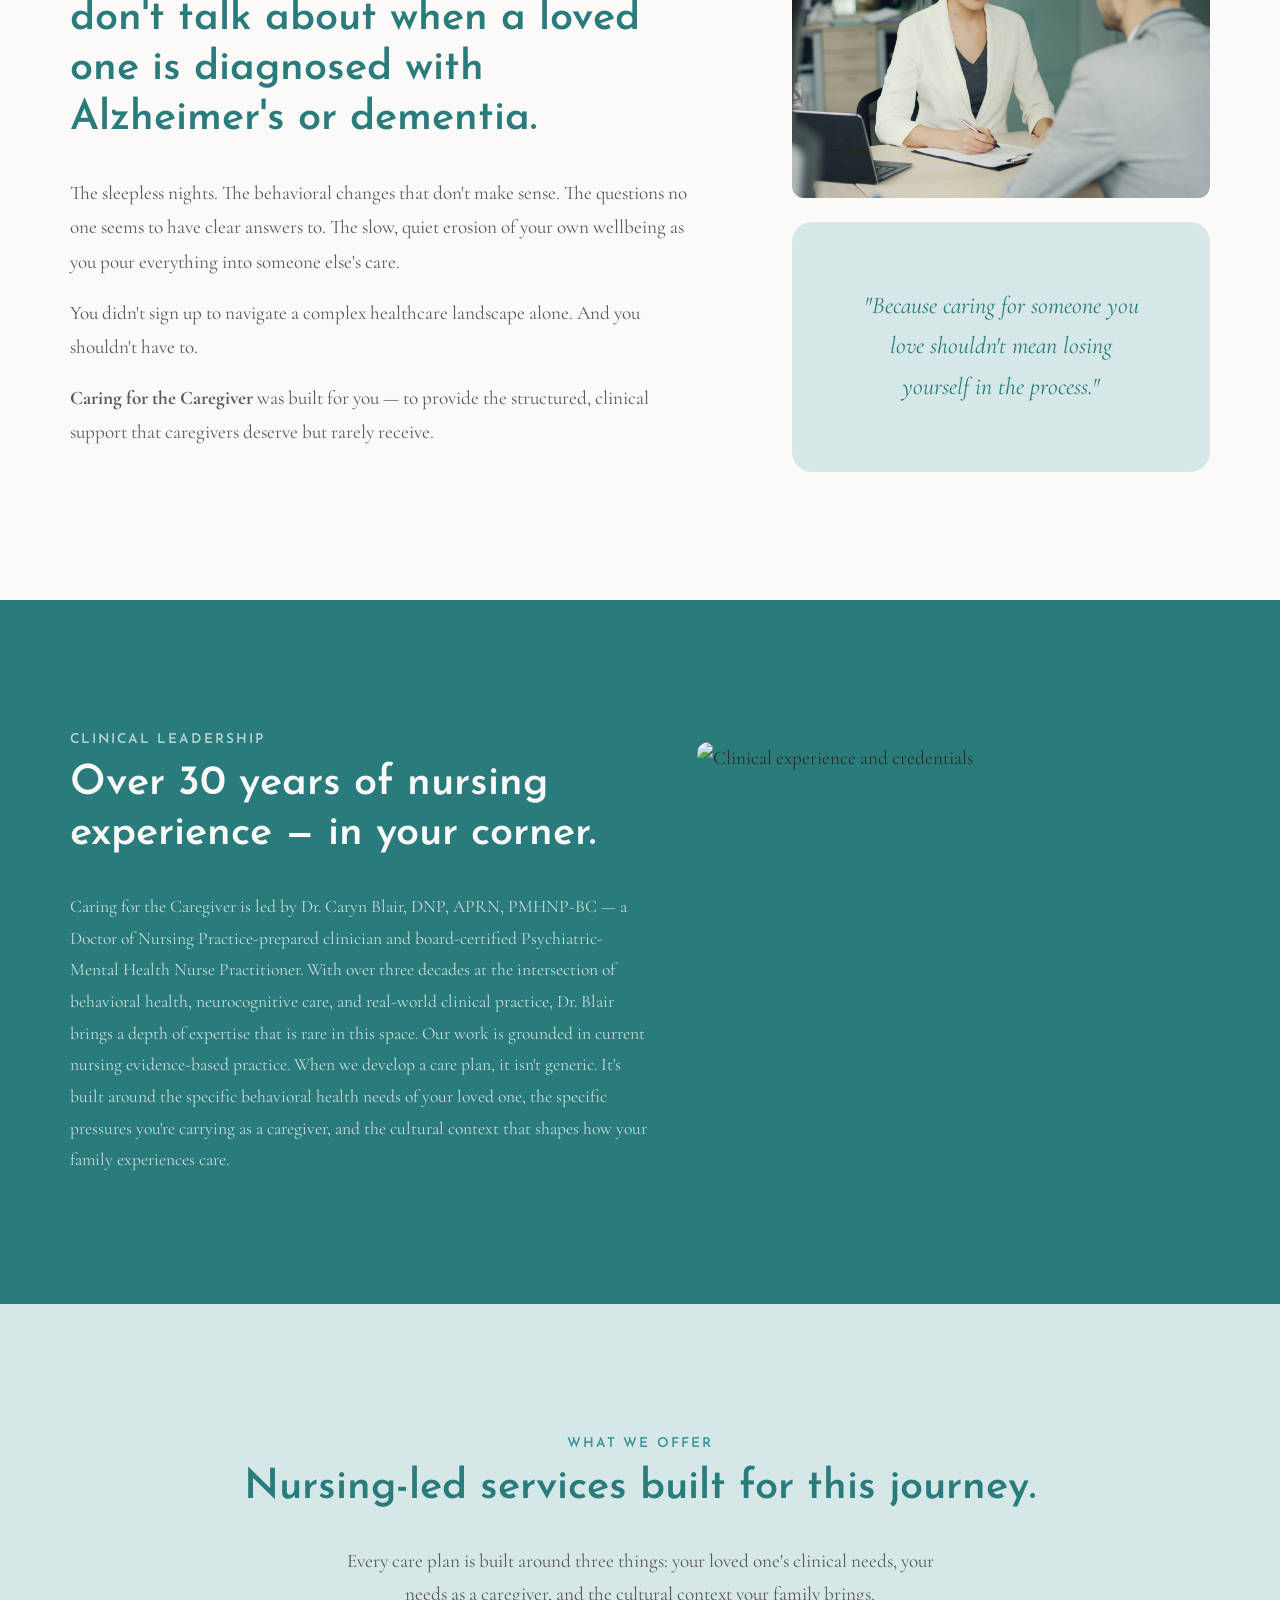
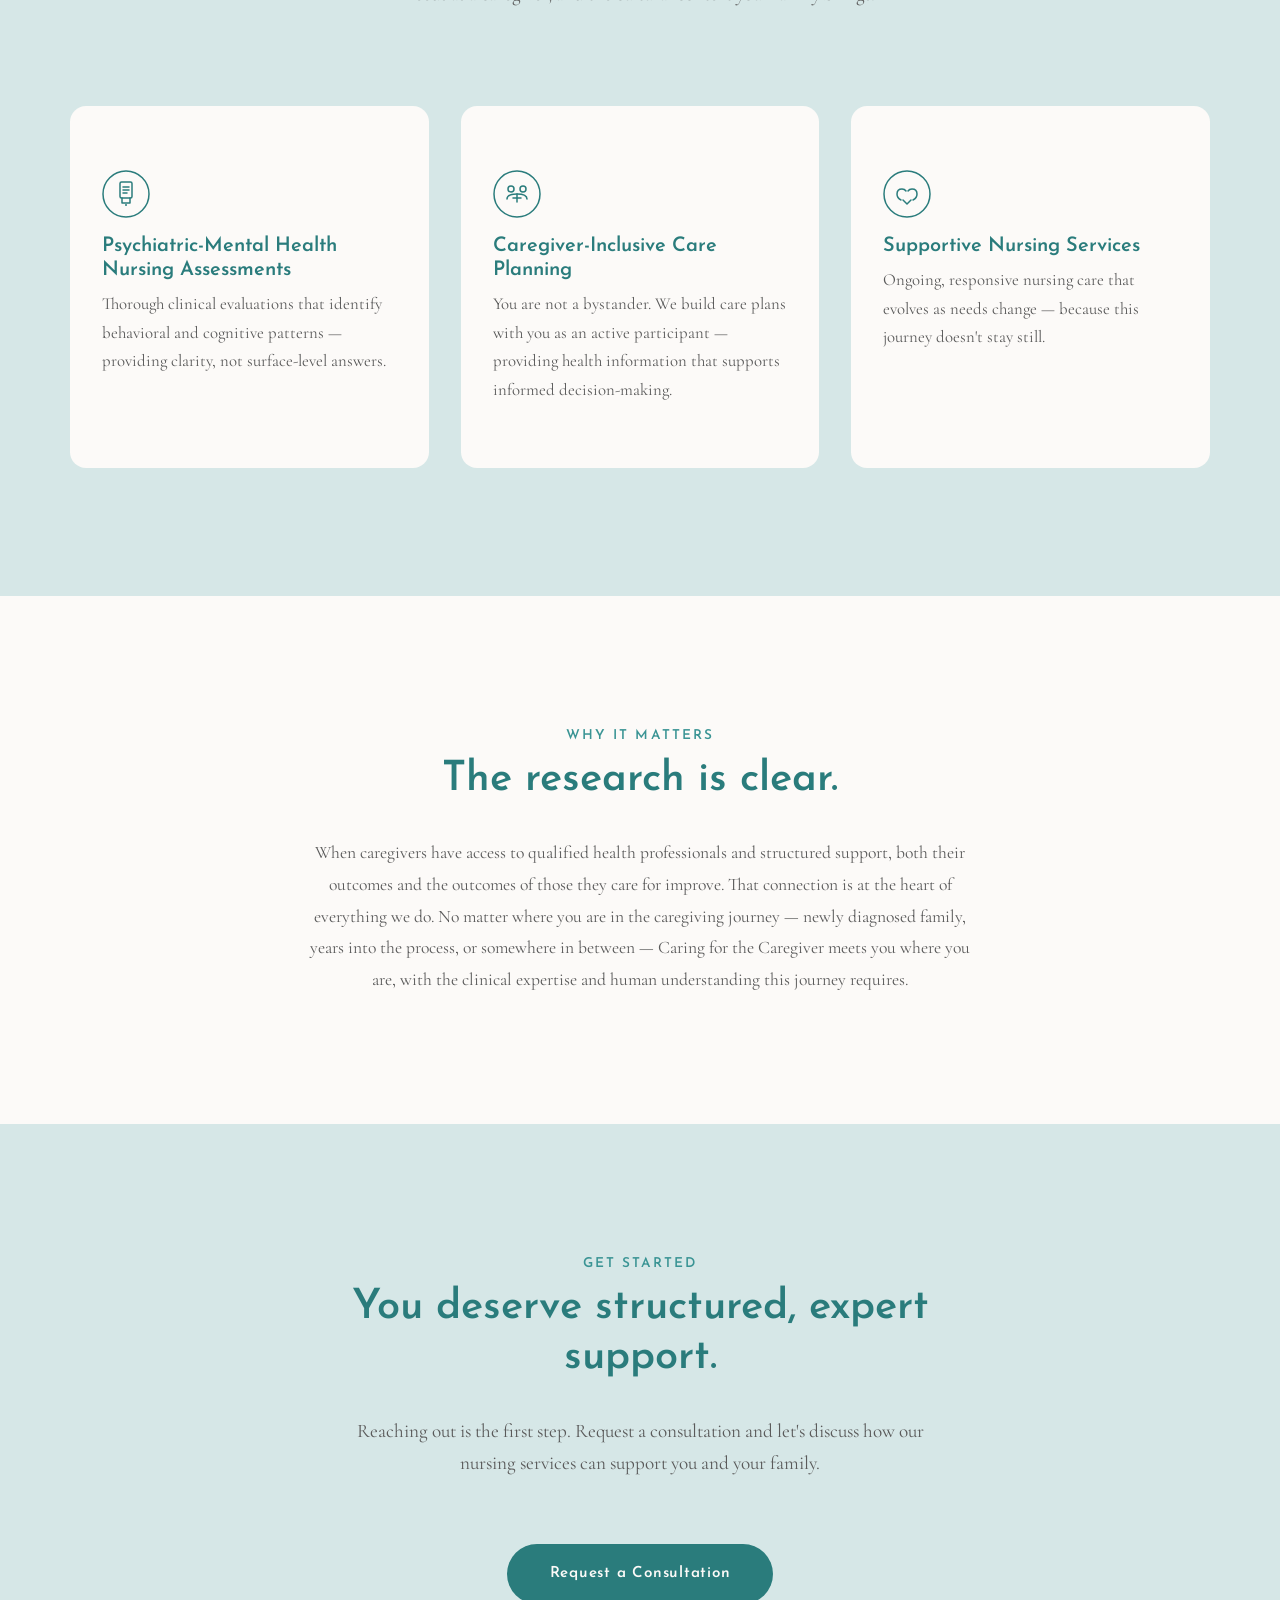
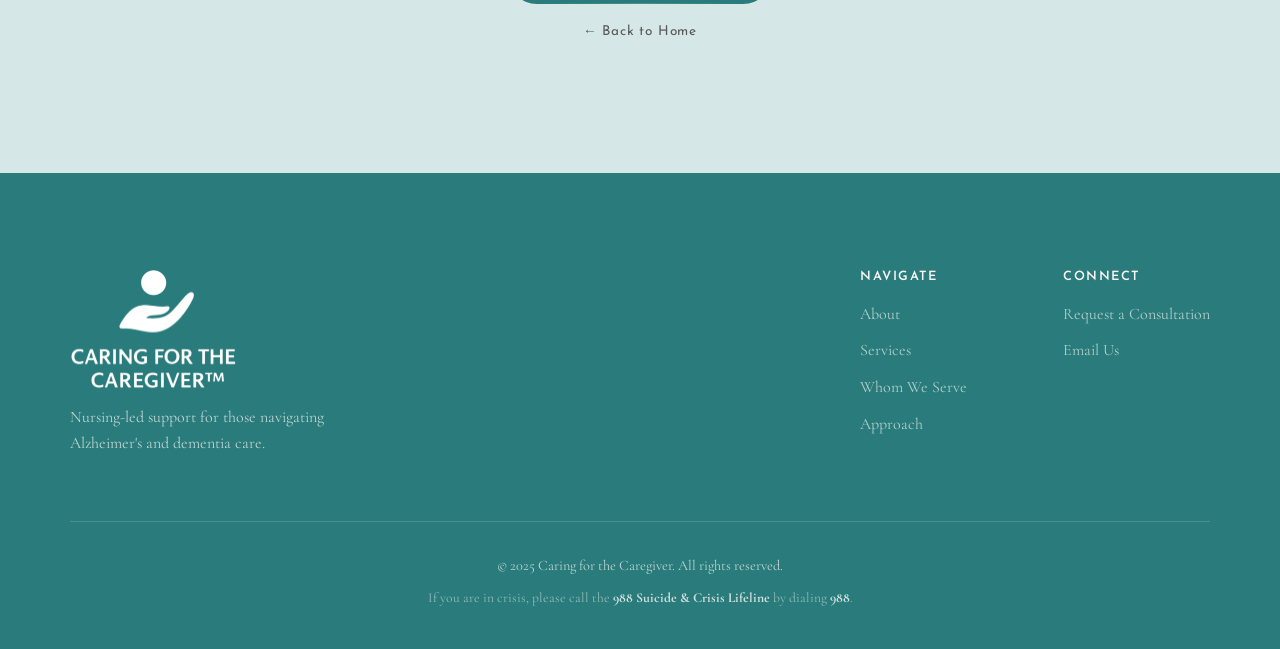
==== commit 65409af5: "Replace logo image with styled text across all pages, expand nav padding, and bold logo Co-Authored-" ====
--- a/about.html
+++ b/about.html
@@ -188,7 +188,7 @@
   <nav class="nav" id="nav">
     <div class="nav__container">
       <a href="index.html" class="nav__logo">
-        <img src="blue logo.png" alt="Caring for the Caregiver logo" class="nav__logo-img">
+        <span class="nav__logo-text">Care For The<br>Caregiver Inc</span>
       </a>
       <button class="nav__toggle" id="navToggle" aria-label="Toggle navigation">
         <span></span>
--- a/styles.css
+++ b/styles.css
@@ -219,15 +219,34 @@
 .nav__container {
   max-width: var(--max-width);
   margin: 0 auto;
-  padding: 0.8rem 2rem;
+  padding: 1.6rem 2rem;
   display: flex;
   align-items: center;
   justify-content: space-between;
 }
 
+.nav__logo {
+  display: flex;
+  flex-direction: column;
+  align-items: center;
+  text-decoration: none;
+}
+
 .nav__logo-img {
   height: 80px;
   width: auto;
+}
+
+.nav__logo-text {
+  font-family: var(--font-heading);
+  font-size: 1rem;
+  font-weight: 700;
+  letter-spacing: 0.06em;
+  line-height: 1.1;
+  text-transform: uppercase;
+  color: var(--teal);
+  text-decoration: none;
+  text-align: center;
 }
 
 .nav__links {
@@ -1098,4 +1117,15 @@
   .footer__links {
     gap: var(--space-lg);
   }
-}
+
+  /* Mobile nav CTA — full width so text doesn't wrap awkwardly */
+  .nav__links .nav__cta {
+    display: block;
+    width: 100%;
+    text-align: center;
+    padding: 0.9rem 1.4rem;
+    margin-top: 0.5rem;
+    font-size: 0.8rem;
+    line-height: 1.3;
+  }
+}
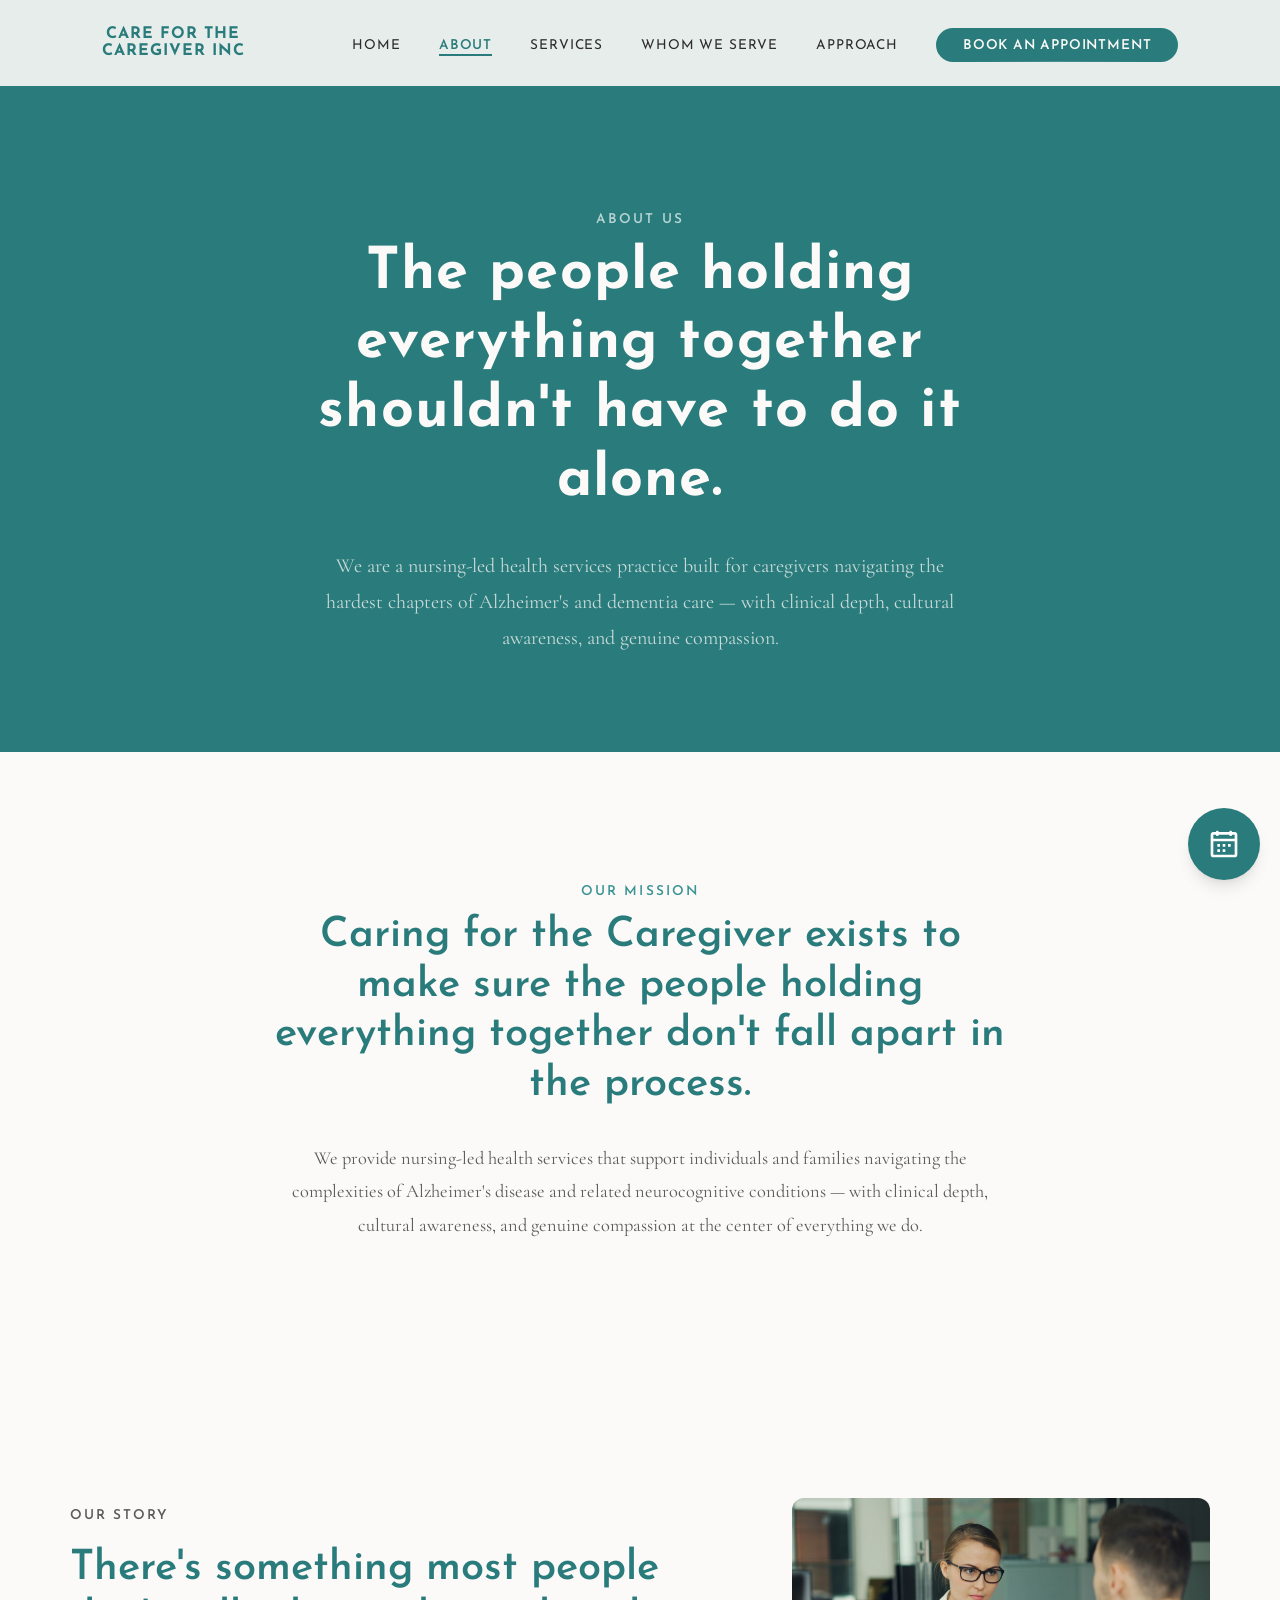
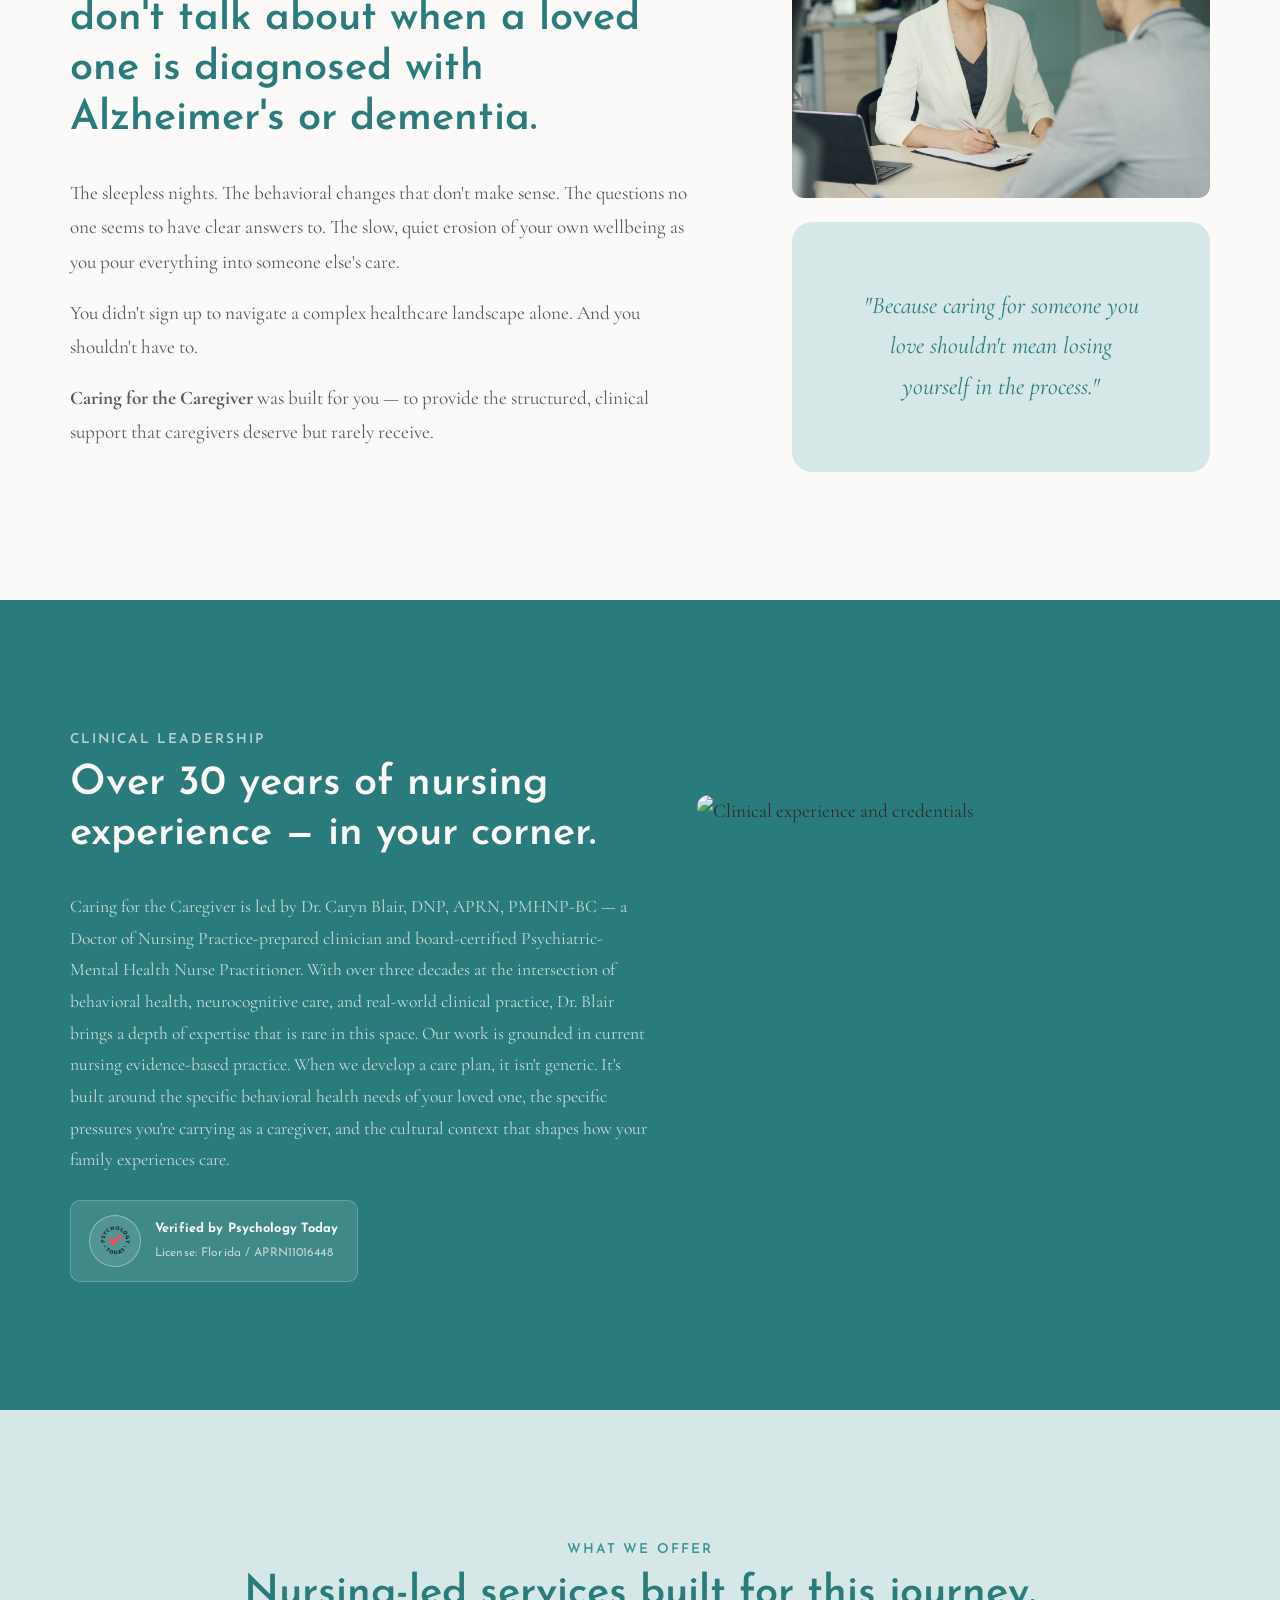
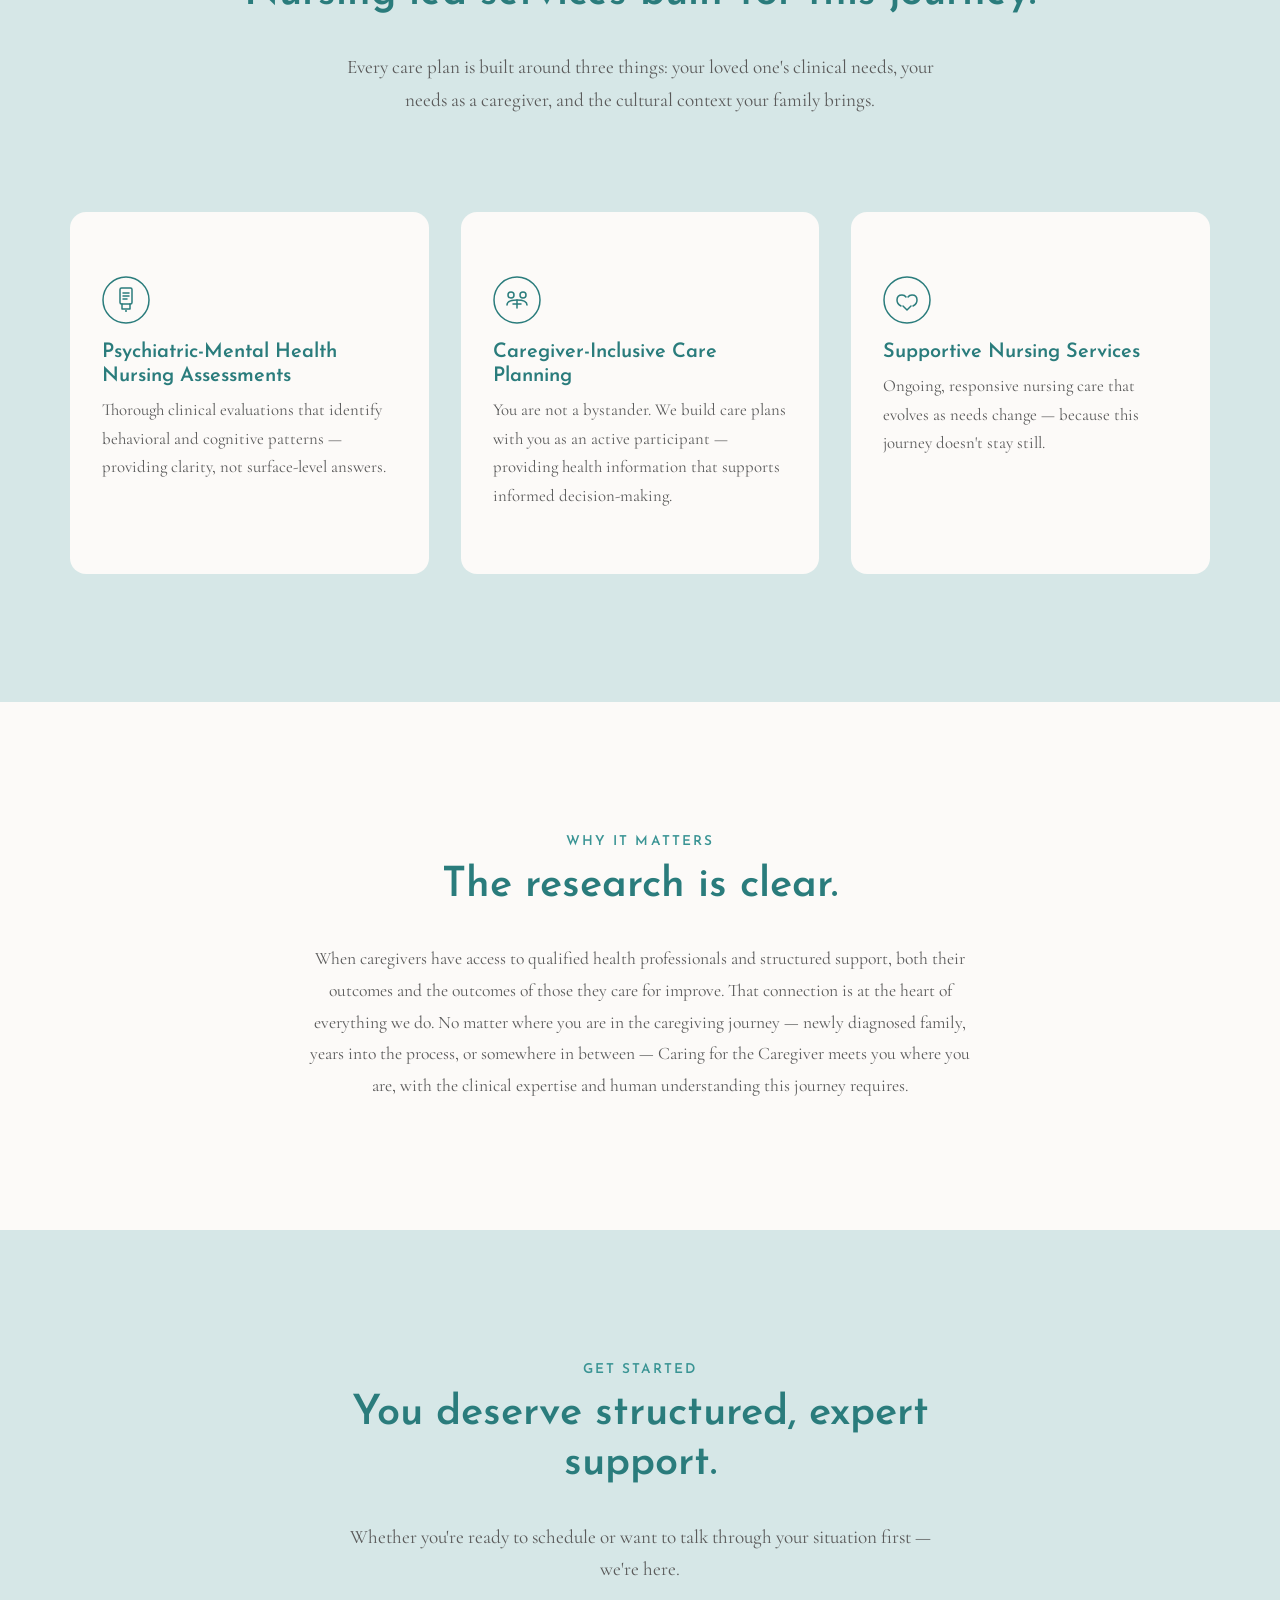
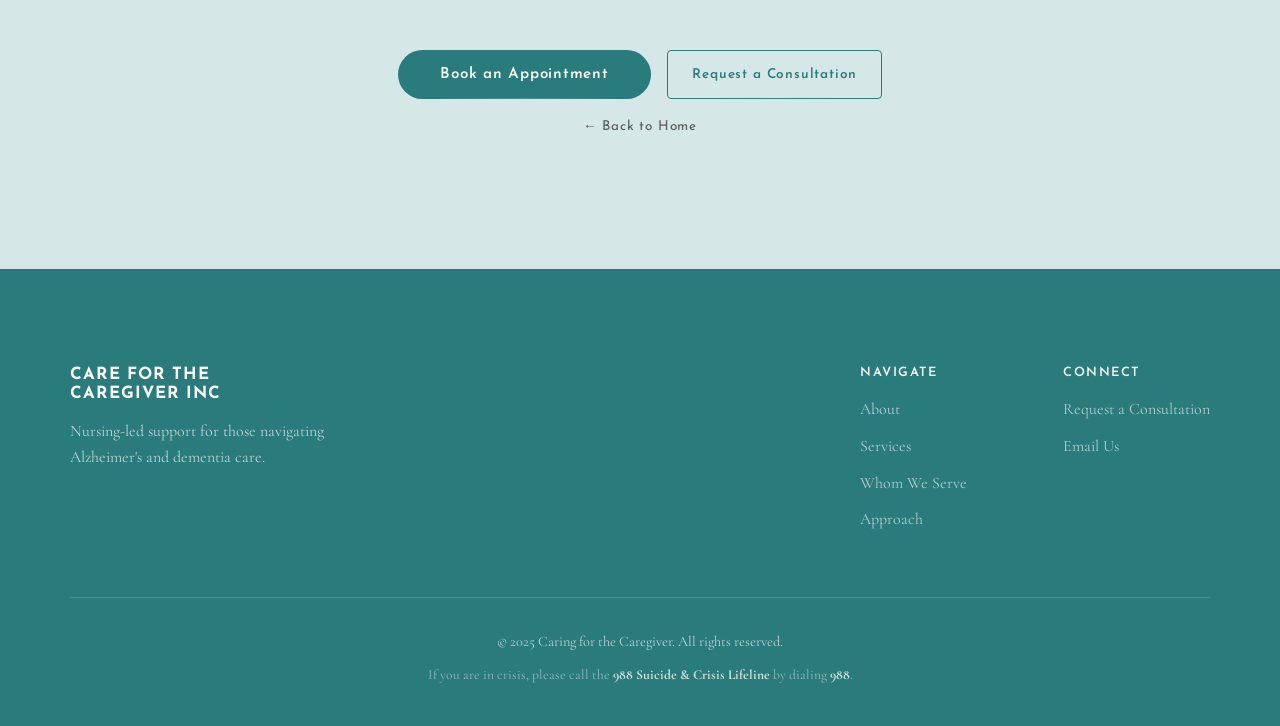
==== commit adadeaaf: "Add dual booking options, Psychology Today badge, and footer logo update - Add Book an Appointment C" ====
--- a/about.html
+++ b/about.html
@@ -201,7 +201,7 @@
         <li><a href="services.html">Services</a></li>
         <li><a href="whom-we-serve.html">Whom We Serve</a></li>
         <li><a href="approach.html">Approach</a></li>
-        <li><a href="index.html#contact" class="nav__cta">Request a Consultation</a></li>
+        <li><a href="#" onclick="openBookingModal(); return false;" class="nav__cta">Book an Appointment</a></li>
       </ul>
     </div>
   </nav>
@@ -250,6 +250,17 @@
         <p class="section__eyebrow">Clinical Leadership</p>
         <h2 class="section__title">Over 30 years of nursing experience — in your corner.</h2>
         <p class="credentials__body">Caring for the Caregiver is led by Dr. Caryn Blair, DNP, APRN, PMHNP-BC — a Doctor of Nursing Practice-prepared clinician and board-certified Psychiatric-Mental Health Nurse Practitioner. With over three decades at the intersection of behavioral health, neurocognitive care, and real-world clinical practice, Dr. Blair brings a depth of expertise that is rare in this space. Our work is grounded in current nursing evidence-based practice. When we develop a care plan, it isn't generic. It's built around the specific behavioral health needs of your loved one, the specific pressures you're carrying as a caregiver, and the cultural context that shapes how your family experiences care.</p>
+        <div style="margin-top: 1.5rem;">
+          <div style="display: inline-flex; align-items: center; gap: 0.875rem; background: rgba(255,255,255,0.1); border: 1px solid rgba(255,255,255,0.2); border-radius: 10px; padding: 0.875rem 1.125rem;">
+            <div style="flex-shrink: 0; width: 52px; height: 52px; border-radius: 50%; border: 1.5px solid rgba(255,255,255,0.35); display: flex; align-items: center; justify-content: center; background: rgba(255,255,255,0.1); overflow: hidden;">
+              <img src="A93DC1F5-13EF-4F61-833D-986F493040A1.png" alt="Psychology Today verified" style="width: 44px; height: 44px; object-fit: contain; border-radius: 50%;">
+            </div>
+            <div>
+              <p style="font-family: var(--font-heading); font-size: 0.8rem; font-weight: 700; color: var(--cream); letter-spacing: 0.01em; margin-bottom: 0.2rem;">Verified by Psychology Today</p>
+              <p style="font-family: var(--font-heading); font-size: 0.75rem; color: rgba(252,250,248,0.7); letter-spacing: 0.01em;">License: Florida / APRN11016448</p>
+            </div>
+          </div>
+        </div>
       </div>
       <div style="flex: 0 0 45%; min-width: 280px;">
         <img src="5.jpg" alt="Clinical experience and credentials" style="width: 100%; height: 420px; object-fit: cover; border-radius: 12px;">
@@ -324,9 +335,10 @@
     <div class="cta-about__container">
       <p class="section__eyebrow">Get Started</p>
       <h2 class="section__title">You deserve structured, expert support.</h2>
-      <p class="cta-about__text">Reaching out is the first step. Request a consultation and let's discuss how our nursing services can support you and your family.</p>
+      <p class="cta-about__text">Whether you're ready to schedule or want to talk through your situation first — we're here.</p>
       <div class="cta-about__actions">
-        <a href="index.html#contact" class="btn btn--primary">Request a Consultation</a>
+        <button onclick="openBookingModal()" class="btn btn--primary" style="cursor:pointer;">Book an Appointment</button>
+        <a href="index.html#contact" class="btn btn--secondary" style="font-family:var(--font-heading); font-size:0.85rem; letter-spacing:0.06em; padding:0.75rem 1.5rem; border:1.5px solid var(--teal); color:var(--teal); border-radius:4px; display:inline-block; transition:all 0.3s ease; text-decoration:none;">Request a Consultation</a>
       </div>
       <a href="index.html" class="cta-about__secondary">&larr; Back to Home</a>
     </div>
@@ -337,7 +349,7 @@
     <div class="footer__container">
       <div class="footer__top">
         <div class="footer__brand">
-          <img src="white logo.png" alt="Caring for the Caregiver" class="footer__logo">
+          <span class="footer__logo-text">Care For The<br>Caregiver Inc</span>
           <p class="footer__tagline">Nursing-led support for those navigating Alzheimer's and dementia care.</p>
         </div>
         <div class="footer__links">
@@ -363,5 +375,6 @@
   </footer>
 
   <script src="script.js"></script>
+  <script>(function(){let t=document.createElement("style");t.innerText=".booking-button{background-color:#2A7C7C;color:white;position:fixed;bottom:1.25rem;right:1.25rem;width:4.5rem;height:4.5rem;padding:1.25rem;display:flex;align-items:center;justify-content:center;border-radius:9999px;box-shadow:0 10px 15px -3px rgba(0,0,0,0.1),0 4px 6px -2px rgba(0,0,0,0.05);cursor:pointer;border:none}.booking-button:hover{background-color:#1E5F5F}.booking-button:focus{outline:none;outline:2px solid rgba(107,114,128,0.5)}",document.head.appendChild(t);let n=document.createElement("div");n.innerHTML='<div id="iframeContainer" style="display:none;position:fixed;top:0;left:0;width:100%;height:100%;background:rgba(0,0,0,0.5);z-index:1000"><div style="position:relative;width:90%;height:90%;margin:2% auto;background:white;border-radius:8px;overflow:hidden"><iframe id="bookingIframe" style="width:100%;height:100%;border:none"></iframe></div></div><button class="booking-button" id="bookingButton"><svg version="1.1" fill="currentColor" xmlns="http://www.w3.org/2000/svg" x="0" y="0" viewBox="0 0 24 24" xml:space="preserve"><path class="st0" d="M20 3h-2c0-.6-.4-1-1-1s-1 .4-1 1H8c0-.6-.4-1-1-1s-1 .4-1 1H4c-1.1 0-2 .9-2 2v15c0 1.1.9 2 2 2h16c1.1 0 2-.9 2-2V5c0-1.1-.9-2-2-2zm0 17H4V10h16v10zm0-12H4V5h2c0 .6.4 1 1 1s1-.4 1-1h8c0 .6.4 1 1 1s1-.4 1-1h2v3z"/><path class="st0" d="M7 12h2v2H7zm4 0h2v2h-2zm4 0h2v2h-2zm-8 4h2v2H7zm4 0h2v2h-2z"/></svg></button>',document.body.appendChild(n),document.getElementById("bookingButton").addEventListener("click",function(){let e=document.getElementById("iframeContainer"),o=document.getElementById("bookingIframe");o.src="https://d2oe0ra32qx05a.cloudfront.net/?practiceKey=k_1_111016",e.style.display="block"}),document.getElementById("iframeContainer").addEventListener("click",function(e){if(e.target===this)this.style.display="none"})})();</script>
 </body>
 </html>
--- a/styles.css
+++ b/styles.css
@@ -953,6 +953,19 @@
   margin-bottom: var(--space-sm);
 }
 
+.footer__logo-text {
+  font-family: var(--font-heading);
+  font-size: 1.05rem;
+  font-weight: 700;
+  letter-spacing: 0.06em;
+  line-height: 1.15;
+  text-transform: uppercase;
+  color: var(--cream);
+  text-decoration: none;
+  display: block;
+  margin-bottom: var(--space-sm);
+}
+
 .footer__tagline {
   font-size: 1rem;
   max-width: 280px;
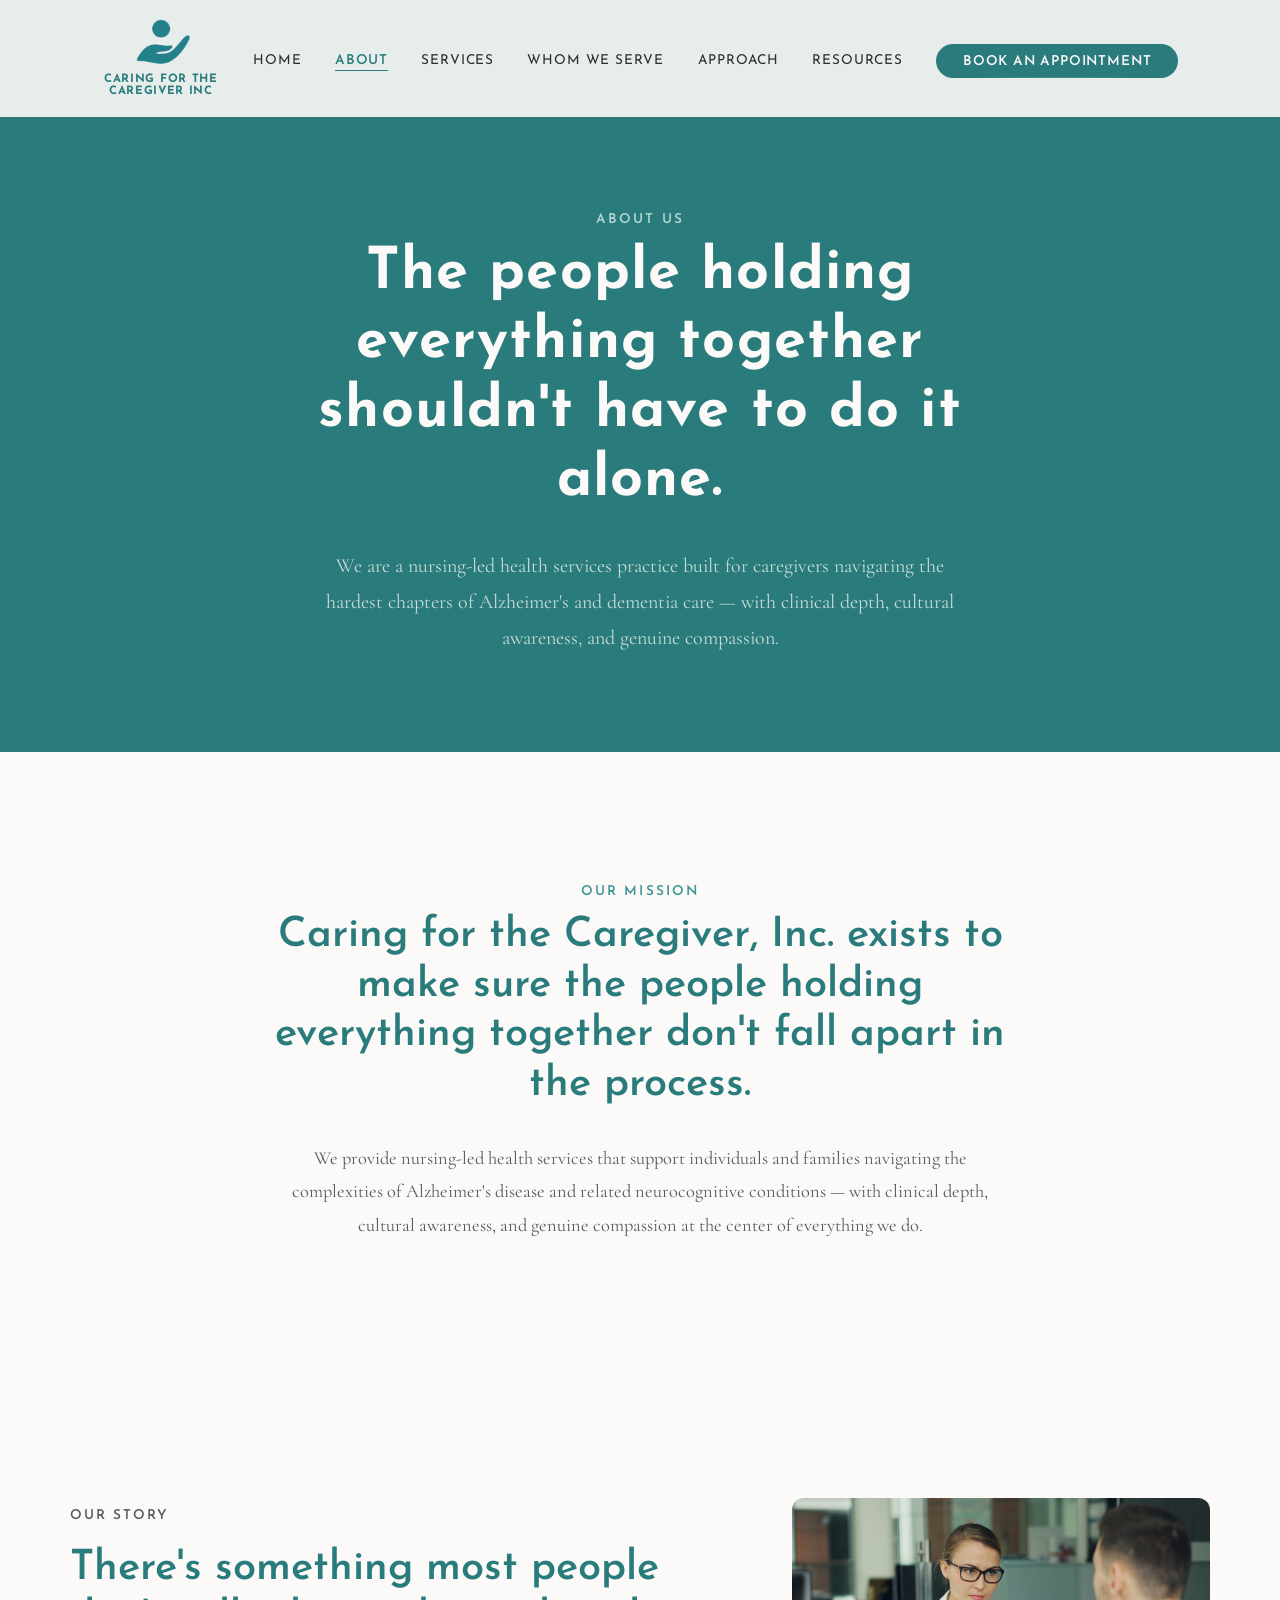
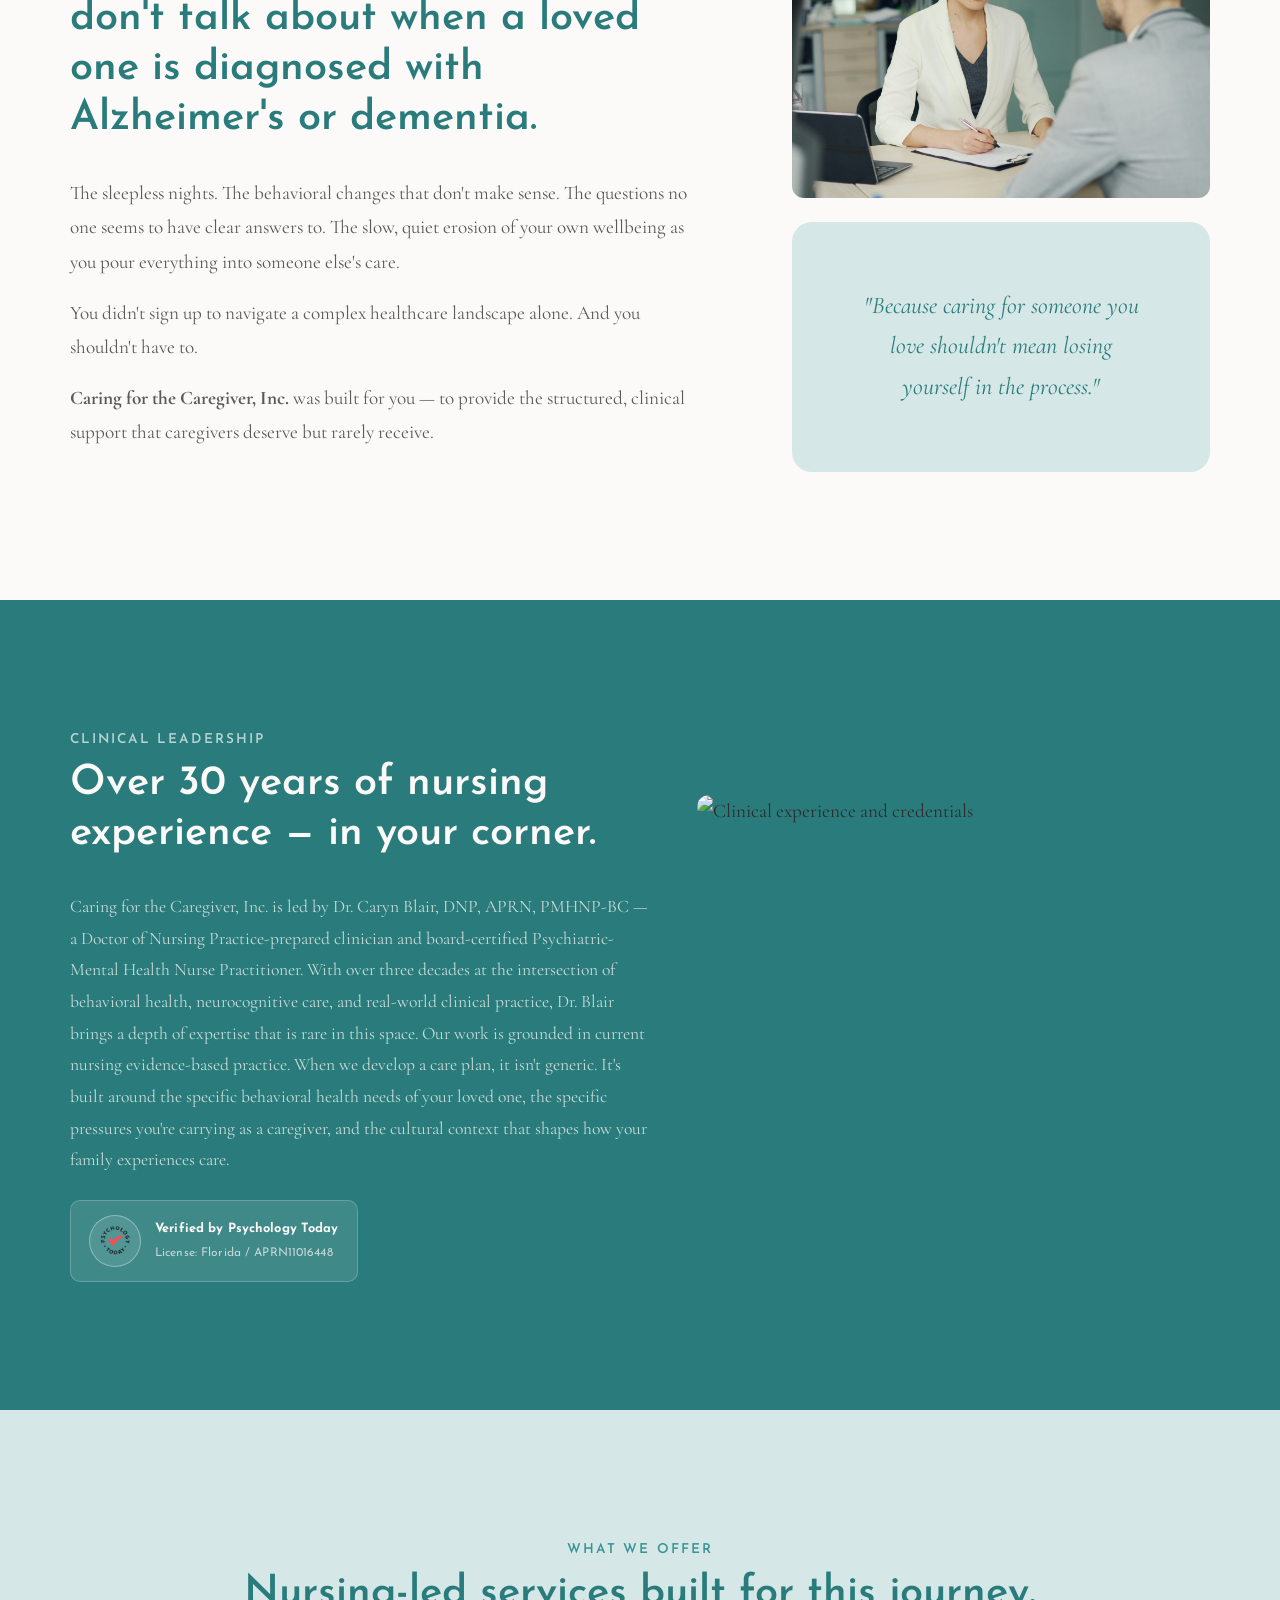
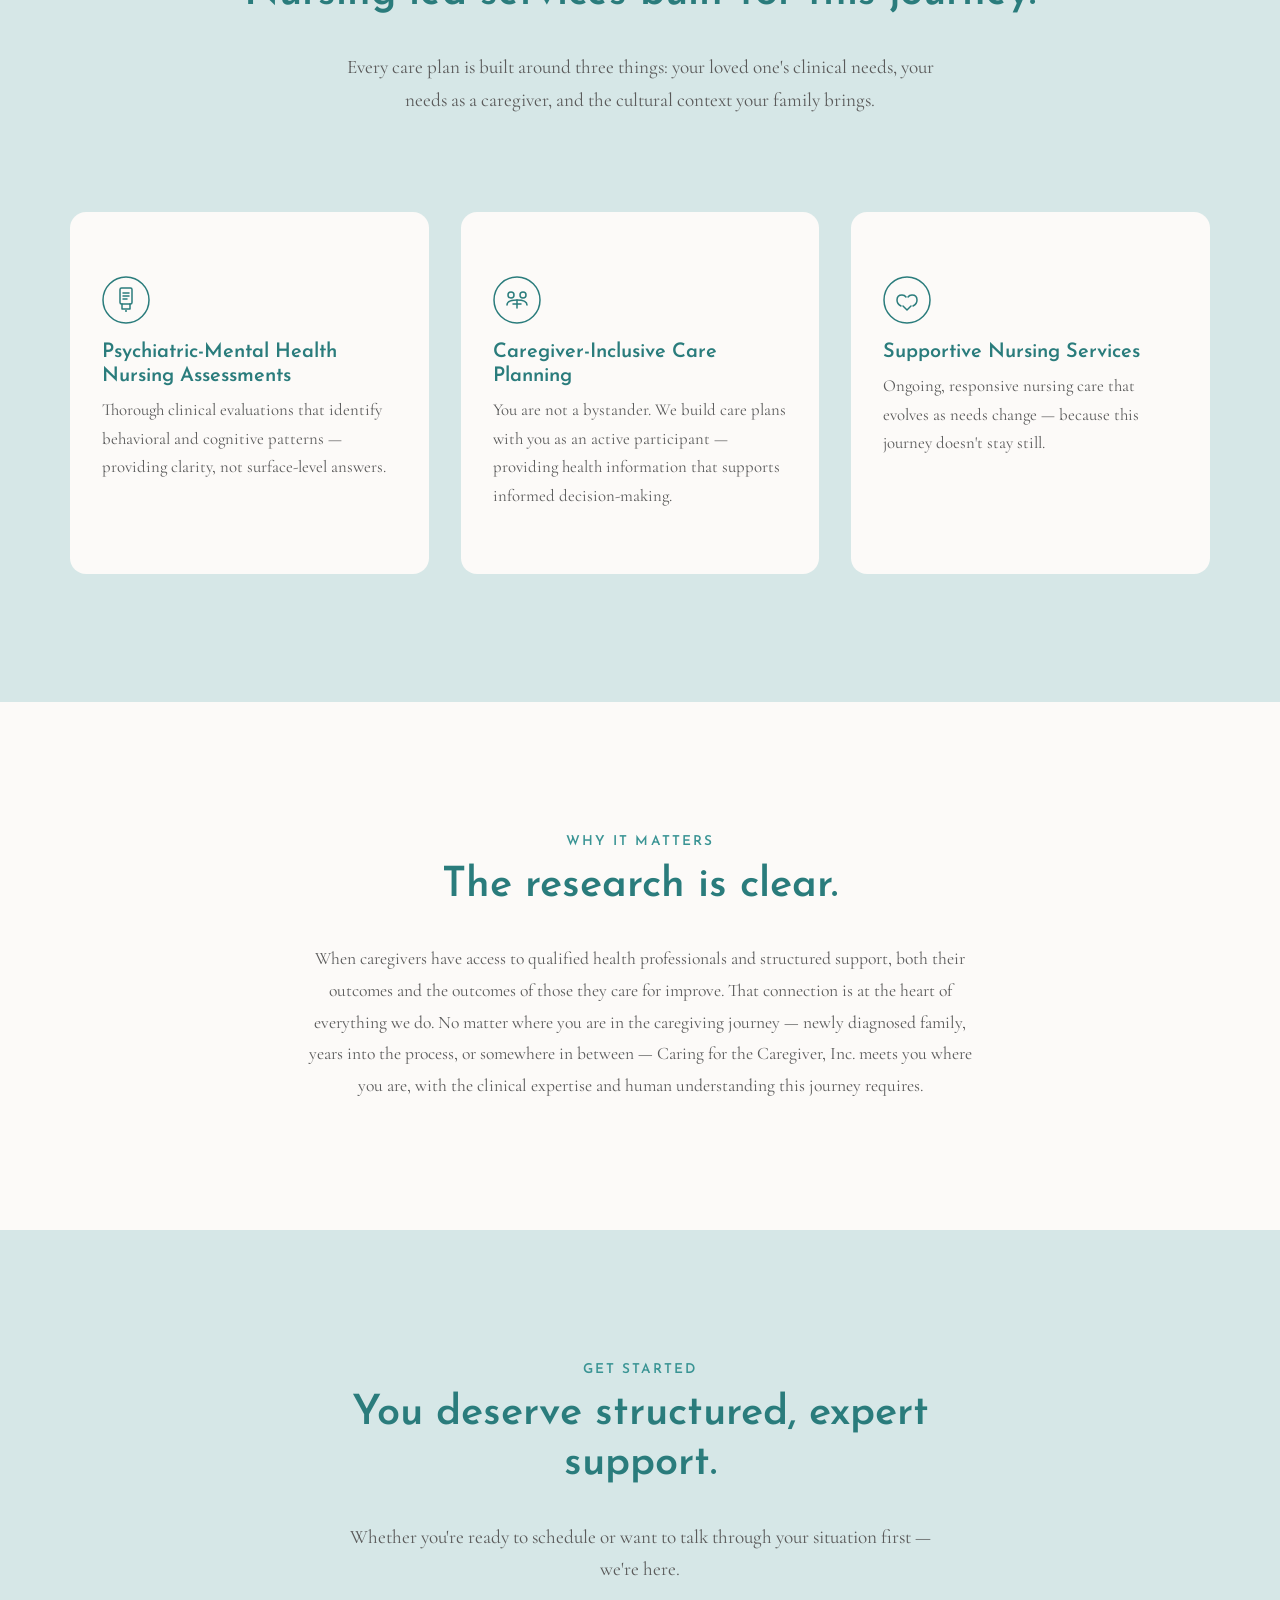
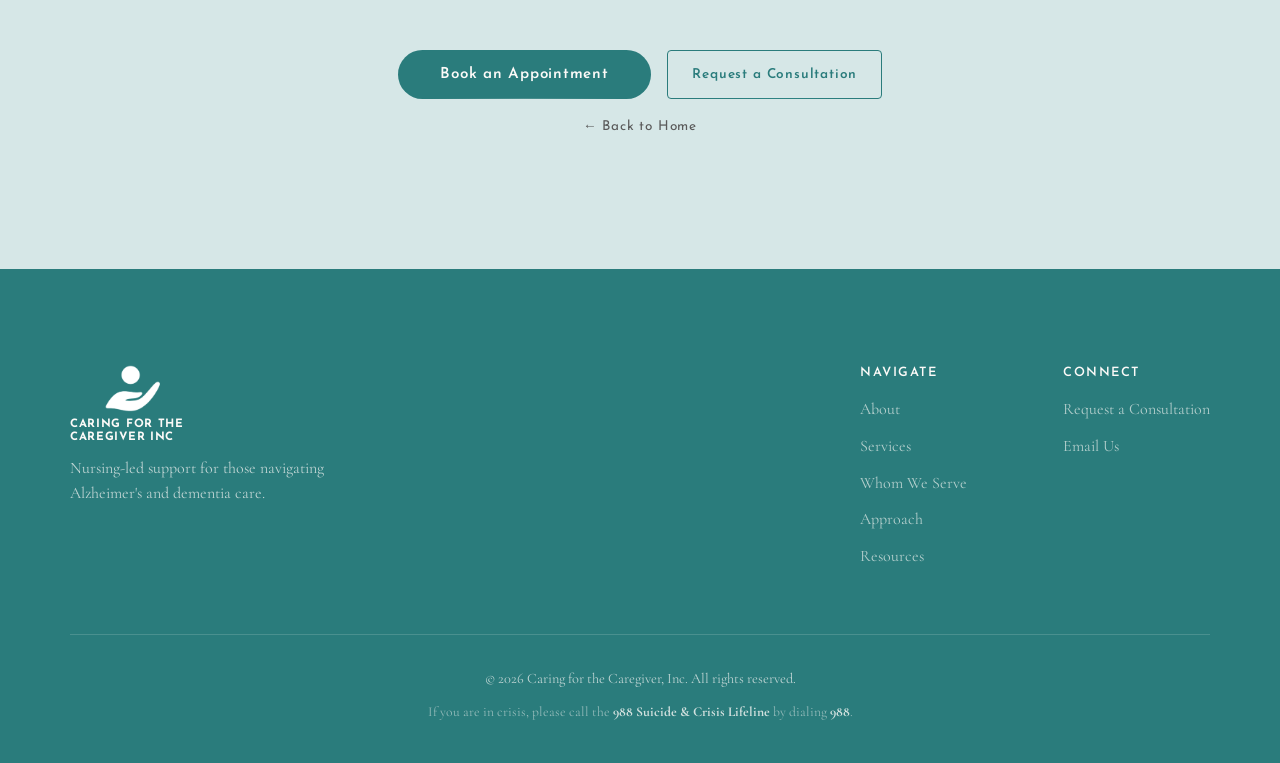
==== commit eebdc24f: "Add Resources page, update nav spacing, and fix Caring for the Caregiver Inc. references - Add resou" ====
--- a/about.html
+++ b/about.html
@@ -6,6 +6,7 @@
   <title>About Us — Caring for the Caregiver</title>
   <meta name="description" content="Led by Dr. Caryn Blair, DNP, APRN, PMHNP-BC — a nursing-led practice with over 30 years of experience supporting caregivers navigating Alzheimer's and dementia.">
   <link rel="stylesheet" href="styles.css">
+  <link href="https://assets.calendly.com/assets/external/widget.css" rel="stylesheet">
   <link rel="preconnect" href="https://fonts.googleapis.com">
   <link rel="preconnect" href="https://fonts.gstatic.com" crossorigin>
   <link href="https://fonts.googleapis.com/css2?family=Josefin+Sans:wght@300;400;600;700&family=Cormorant+Garamond:ital,wght@0,300;0,400;0,500;0,600;1,300;1,400&display=swap" rel="stylesheet">
@@ -188,7 +189,8 @@
   <nav class="nav" id="nav">
     <div class="nav__container">
       <a href="index.html" class="nav__logo">
-        <span class="nav__logo-text">Care For The<br>Caregiver Inc</span>
+        <img src="blue logo hand.png" alt="" style="height: 52px; width: auto; margin-bottom: 0.1rem;">
+        <span class="nav__logo-text">Caring For The<br>Caregiver Inc</span>
       </a>
       <button class="nav__toggle" id="navToggle" aria-label="Toggle navigation">
         <span></span>
@@ -201,6 +203,7 @@
         <li><a href="services.html">Services</a></li>
         <li><a href="whom-we-serve.html">Whom We Serve</a></li>
         <li><a href="approach.html">Approach</a></li>
+        <li><a href="resources.html">Resources</a></li>
         <li><a href="#" onclick="openBookingModal(); return false;" class="nav__cta">Book an Appointment</a></li>
       </ul>
     </div>
@@ -219,7 +222,7 @@
   <section class="mission">
     <div class="mission__container">
       <p class="section__eyebrow">Our Mission</p>
-      <h2 class="section__title">Caring for the Caregiver exists to make sure the people holding everything together don't fall apart in the process.</h2>
+      <h2 class="section__title">Caring for the Caregiver, Inc. exists to make sure the people holding everything together don't fall apart in the process.</h2>
       <p class="mission__body">We provide nursing-led health services that support individuals and families navigating the complexities of Alzheimer's disease and related neurocognitive conditions — with clinical depth, cultural awareness, and genuine compassion at the center of everything we do.</p>
     </div>
   </section>
@@ -232,7 +235,7 @@
         <h2 class="section__title">There's something most people don't talk about when a loved one is diagnosed with Alzheimer's or dementia.</h2>
         <p>The sleepless nights. The behavioral changes that don't make sense. The questions no one seems to have clear answers to. The slow, quiet erosion of your own wellbeing as you pour everything into someone else's care.</p>
         <p>You didn't sign up to navigate a complex healthcare landscape alone. And you shouldn't have to.</p>
-        <p><strong>Caring for the Caregiver</strong> was built for you — to provide the structured, clinical support that caregivers deserve but rarely receive.</p>
+        <p><strong>Caring for the Caregiver, Inc.</strong> was built for you — to provide the structured, clinical support that caregivers deserve but rarely receive.</p>
       </div>
       <div>
         <img src="2.jpg" alt="Caring for the Caregiver" style="width: 100%; height: 300px; object-fit: cover; border-radius: 12px; margin-bottom: 1.5rem;">
@@ -249,7 +252,7 @@
       <div style="flex: 1; min-width: 280px;">
         <p class="section__eyebrow">Clinical Leadership</p>
         <h2 class="section__title">Over 30 years of nursing experience — in your corner.</h2>
-        <p class="credentials__body">Caring for the Caregiver is led by Dr. Caryn Blair, DNP, APRN, PMHNP-BC — a Doctor of Nursing Practice-prepared clinician and board-certified Psychiatric-Mental Health Nurse Practitioner. With over three decades at the intersection of behavioral health, neurocognitive care, and real-world clinical practice, Dr. Blair brings a depth of expertise that is rare in this space. Our work is grounded in current nursing evidence-based practice. When we develop a care plan, it isn't generic. It's built around the specific behavioral health needs of your loved one, the specific pressures you're carrying as a caregiver, and the cultural context that shapes how your family experiences care.</p>
+        <p class="credentials__body">Caring for the Caregiver, Inc. is led by Dr. Caryn Blair, DNP, APRN, PMHNP-BC — a Doctor of Nursing Practice-prepared clinician and board-certified Psychiatric-Mental Health Nurse Practitioner. With over three decades at the intersection of behavioral health, neurocognitive care, and real-world clinical practice, Dr. Blair brings a depth of expertise that is rare in this space. Our work is grounded in current nursing evidence-based practice. When we develop a care plan, it isn't generic. It's built around the specific behavioral health needs of your loved one, the specific pressures you're carrying as a caregiver, and the cultural context that shapes how your family experiences care.</p>
         <div style="margin-top: 1.5rem;">
           <div style="display: inline-flex; align-items: center; gap: 0.875rem; background: rgba(255,255,255,0.1); border: 1px solid rgba(255,255,255,0.2); border-radius: 10px; padding: 0.875rem 1.125rem;">
             <div style="flex-shrink: 0; width: 52px; height: 52px; border-radius: 50%; border: 1.5px solid rgba(255,255,255,0.35); display: flex; align-items: center; justify-content: center; background: rgba(255,255,255,0.1); overflow: hidden;">
@@ -326,7 +329,7 @@
     <div class="evidence__container">
       <p class="section__eyebrow">Why It Matters</p>
       <h2 class="section__title">The research is clear.</h2>
-      <p class="evidence__body">When caregivers have access to qualified health professionals and structured support, both their outcomes and the outcomes of those they care for improve. That connection is at the heart of everything we do. No matter where you are in the caregiving journey — newly diagnosed family, years into the process, or somewhere in between — Caring for the Caregiver meets you where you are, with the clinical expertise and human understanding this journey requires.</p>
+      <p class="evidence__body">When caregivers have access to qualified health professionals and structured support, both their outcomes and the outcomes of those they care for improve. That connection is at the heart of everything we do. No matter where you are in the caregiving journey — newly diagnosed family, years into the process, or somewhere in between — Caring for the Caregiver, Inc. meets you where you are, with the clinical expertise and human understanding this journey requires.</p>
     </div>
   </section>
 
@@ -338,7 +341,7 @@
       <p class="cta-about__text">Whether you're ready to schedule or want to talk through your situation first — we're here.</p>
       <div class="cta-about__actions">
         <button onclick="openBookingModal()" class="btn btn--primary" style="cursor:pointer;">Book an Appointment</button>
-        <a href="index.html#contact" class="btn btn--secondary" style="font-family:var(--font-heading); font-size:0.85rem; letter-spacing:0.06em; padding:0.75rem 1.5rem; border:1.5px solid var(--teal); color:var(--teal); border-radius:4px; display:inline-block; transition:all 0.3s ease; text-decoration:none;">Request a Consultation</a>
+        <a href="#" onclick="Calendly.initPopupWidget({url:'https://calendly.com/carynforthecaregiver/30min'}); return false;" class="btn btn--secondary" style="font-family:var(--font-heading); font-size:0.85rem; letter-spacing:0.06em; padding:0.75rem 1.5rem; border:1.5px solid var(--teal); color:var(--teal); border-radius:4px; display:inline-block; transition:all 0.3s ease; text-decoration:none;">Request a Consultation</a>
       </div>
       <a href="index.html" class="cta-about__secondary">&larr; Back to Home</a>
     </div>
@@ -349,7 +352,8 @@
     <div class="footer__container">
       <div class="footer__top">
         <div class="footer__brand">
-          <span class="footer__logo-text">Care For The<br>Caregiver Inc</span>
+          <img src="white logo hand.png" alt="" style="height: 52px; width: auto; margin-bottom: 0.1rem; display: block;">
+          <span class="footer__logo-text">Caring For The<br>Caregiver Inc</span>
           <p class="footer__tagline">Nursing-led support for those navigating Alzheimer's and dementia care.</p>
         </div>
         <div class="footer__links">
@@ -359,6 +363,7 @@
             <a href="services.html">Services</a>
             <a href="whom-we-serve.html">Whom We Serve</a>
             <a href="approach.html">Approach</a>
+            <a href="resources.html">Resources</a>
           </div>
           <div class="footer__col">
             <h4>Connect</h4>
@@ -368,13 +373,15 @@
         </div>
       </div>
       <div class="footer__bottom">
-        <p>&copy; 2025 Caring for the Caregiver. All rights reserved.</p>
+        <p>&copy; 2026 Caring for the Caregiver, Inc. All rights reserved.</p>
         <p class="footer__crisis">If you are in crisis, please call the <strong>988 Suicide &amp; Crisis Lifeline</strong> by dialing <strong>988</strong>.</p>
       </div>
     </div>
   </footer>
 
   <script src="script.js"></script>
+  <script src="https://assets.calendly.com/assets/external/widget.js" type="text/javascript" async></script>
+  <script type="text/javascript">window.addEventListener('load', function() { Calendly.initBadgeWidget({ url: 'https://calendly.com/carynforthecaregiver/30min', text: 'Request a Consultation', color: '#2A7C7C', textColor: '#ffffff', branding: true }); });</script>
   <script>(function(){let t=document.createElement("style");t.innerText=".booking-button{background-color:#2A7C7C;color:white;position:fixed;bottom:1.25rem;right:1.25rem;width:4.5rem;height:4.5rem;padding:1.25rem;display:flex;align-items:center;justify-content:center;border-radius:9999px;box-shadow:0 10px 15px -3px rgba(0,0,0,0.1),0 4px 6px -2px rgba(0,0,0,0.05);cursor:pointer;border:none}.booking-button:hover{background-color:#1E5F5F}.booking-button:focus{outline:none;outline:2px solid rgba(107,114,128,0.5)}",document.head.appendChild(t);let n=document.createElement("div");n.innerHTML='<div id="iframeContainer" style="display:none;position:fixed;top:0;left:0;width:100%;height:100%;background:rgba(0,0,0,0.5);z-index:1000"><div style="position:relative;width:90%;height:90%;margin:2% auto;background:white;border-radius:8px;overflow:hidden"><iframe id="bookingIframe" style="width:100%;height:100%;border:none"></iframe></div></div><button class="booking-button" id="bookingButton"><svg version="1.1" fill="currentColor" xmlns="http://www.w3.org/2000/svg" x="0" y="0" viewBox="0 0 24 24" xml:space="preserve"><path class="st0" d="M20 3h-2c0-.6-.4-1-1-1s-1 .4-1 1H8c0-.6-.4-1-1-1s-1 .4-1 1H4c-1.1 0-2 .9-2 2v15c0 1.1.9 2 2 2h16c1.1 0 2-.9 2-2V5c0-1.1-.9-2-2-2zm0 17H4V10h16v10zm0-12H4V5h2c0 .6.4 1 1 1s1-.4 1-1h8c0 .6.4 1 1 1s1-.4 1-1h2v3z"/><path class="st0" d="M7 12h2v2H7zm4 0h2v2h-2zm4 0h2v2h-2zm-8 4h2v2H7zm4 0h2v2h-2z"/></svg></button>',document.body.appendChild(n),document.getElementById("bookingButton").addEventListener("click",function(){let e=document.getElementById("iframeContainer"),o=document.getElementById("bookingIframe");o.src="https://d2oe0ra32qx05a.cloudfront.net/?practiceKey=k_1_111016",e.style.display="block"}),document.getElementById("iframeContainer").addEventListener("click",function(e){if(e.target===this)this.style.display="none"})})();</script>
 </body>
 </html>
--- a/styles.css
+++ b/styles.css
@@ -219,7 +219,7 @@
 .nav__container {
   max-width: var(--max-width);
   margin: 0 auto;
-  padding: 1.6rem 2rem;
+  padding: 1.2rem 2rem;
   display: flex;
   align-items: center;
   justify-content: space-between;
@@ -230,6 +230,7 @@
   flex-direction: column;
   align-items: center;
   text-decoration: none;
+  flex-shrink: 0;
 }
 
 .nav__logo-img {
@@ -239,7 +240,7 @@
 
 .nav__logo-text {
   font-family: var(--font-heading);
-  font-size: 1rem;
+  font-size: 0.72rem;
   font-weight: 700;
   letter-spacing: 0.06em;
   line-height: 1.1;
@@ -250,10 +251,12 @@
 }
 
 .nav__links {
-  display: flex;
-  align-items: center;
+  display: contents;
+}
+
+.nav__links li {
   list-style: none;
-  gap: 2.4rem;
+  flex-shrink: 0;
 }
 
 .nav__links a {
@@ -264,6 +267,7 @@
   text-transform: uppercase;
   color: var(--text);
   position: relative;
+  white-space: nowrap;
 }
 
 .nav__links a::after {
@@ -290,6 +294,7 @@
   border: 1px solid transparent;
   font-weight: 600 !important;
   overflow: hidden;
+  flex-shrink: 0;
   transition: all 0.2s ease;
 }
 
@@ -783,6 +788,25 @@
   background: var(--cream);
   border-radius: 16px;
   padding: var(--space-lg) var(--space-md);
+  text-align: center;
+}
+
+.contact-info .contact-info__item {
+  flex-direction: column;
+  align-items: center;
+}
+
+.contact-info .contact-info__item > div {
+  display: flex;
+  flex-direction: column;
+  align-items: center;
+}
+
+.contact-info .contact-info__label {
+  display: flex;
+  align-items: center;
+  gap: 0.4rem;
+  justify-content: center;
 }
 
 .contact-info__title {
@@ -947,23 +971,34 @@
   border-bottom: 1px solid rgba(252, 250, 248, 0.15);
 }
 
+.footer__brand {
+  display: flex;
+  flex-direction: column;
+  align-items: flex-start;
+}
+
 .footer__logo {
   height: 120px;
   width: auto;
   margin-bottom: var(--space-sm);
 }
 
+/* Hide floating booking button — Calendly badge replaces it */
+.booking-button { display: none !important; }
+.calendly-badge-widget { display: none !important; }
+
 .footer__logo-text {
   font-family: var(--font-heading);
-  font-size: 1.05rem;
+  font-size: 0.72rem;
   font-weight: 700;
   letter-spacing: 0.06em;
-  line-height: 1.15;
+  line-height: 1.1;
   text-transform: uppercase;
   color: var(--cream);
   text-decoration: none;
   display: block;
-  margin-bottom: var(--space-sm);
+  text-align: left;
+  margin-bottom: 0.75rem;
 }
 
 .footer__tagline {
@@ -1081,6 +1116,7 @@
 
 @media (max-width: 680px) {
   .nav__links {
+    display: flex;
     position: fixed;
     top: 0;
     right: -100%;
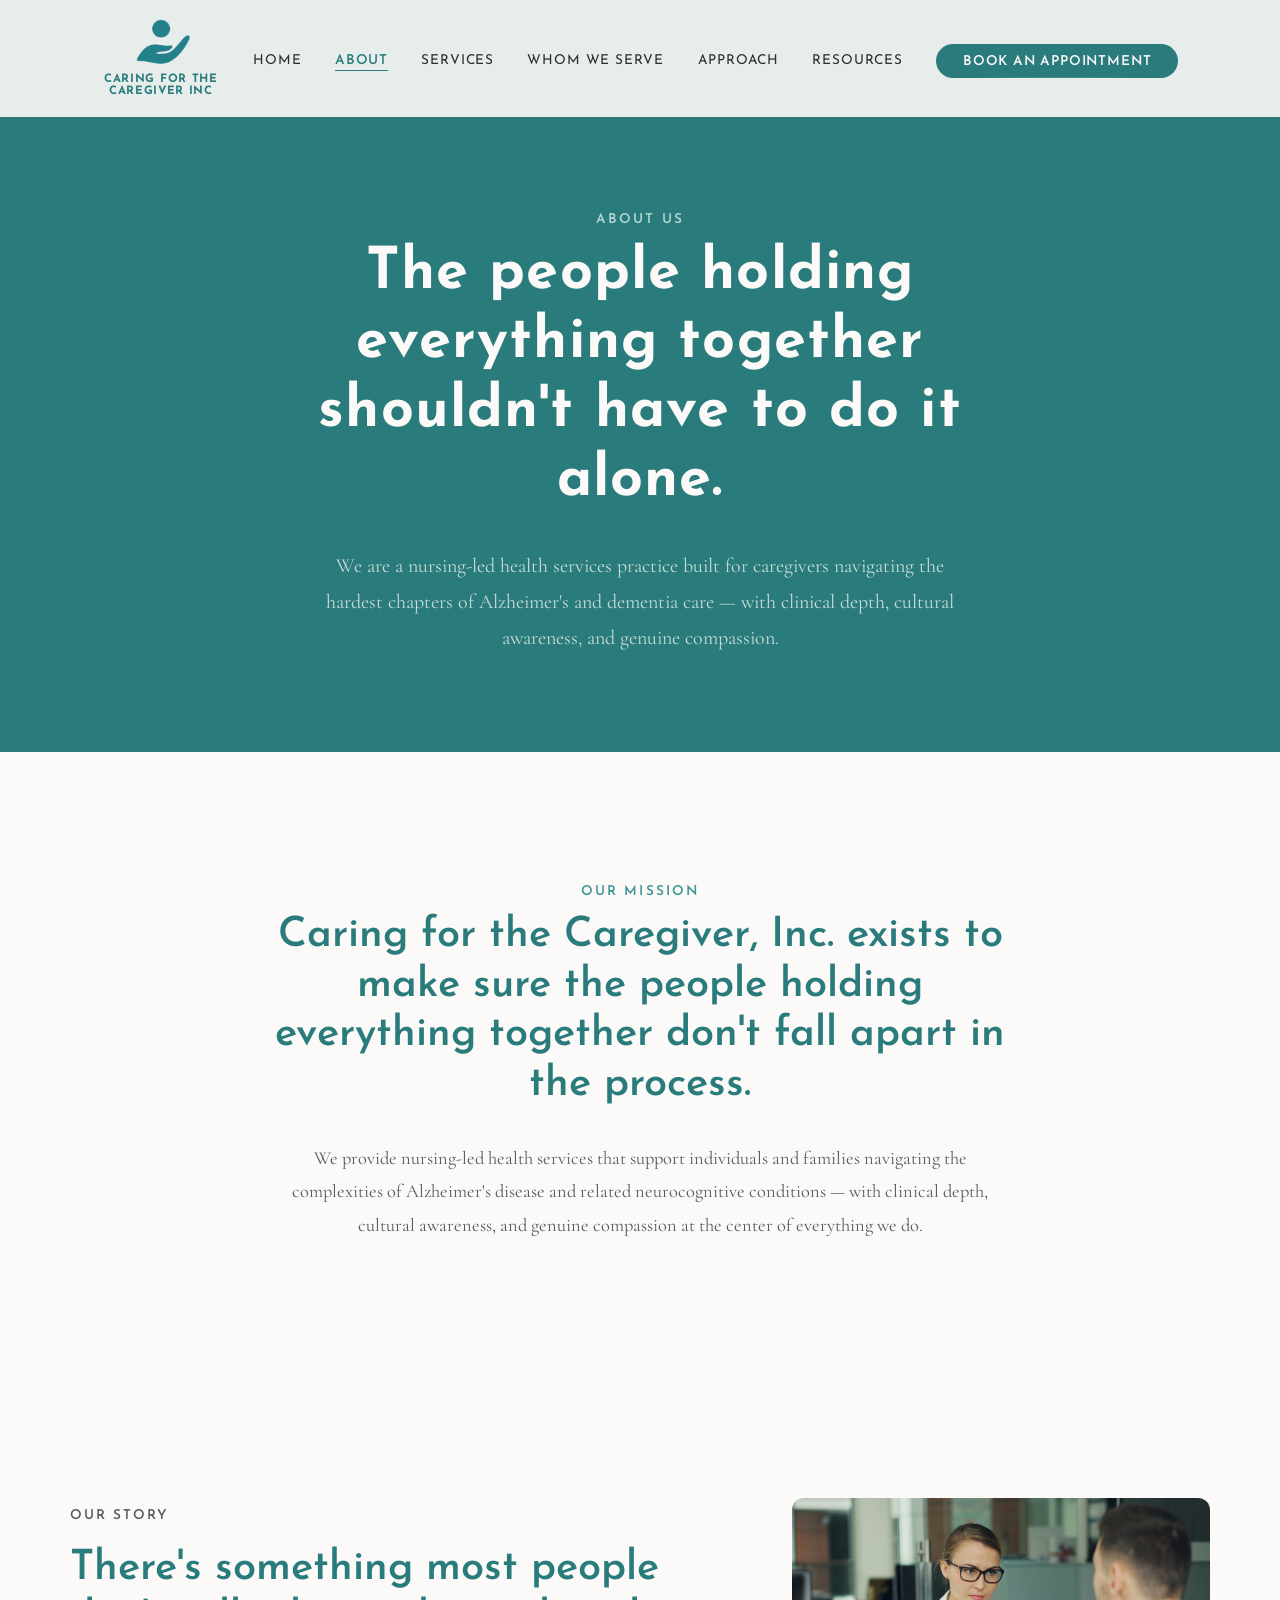
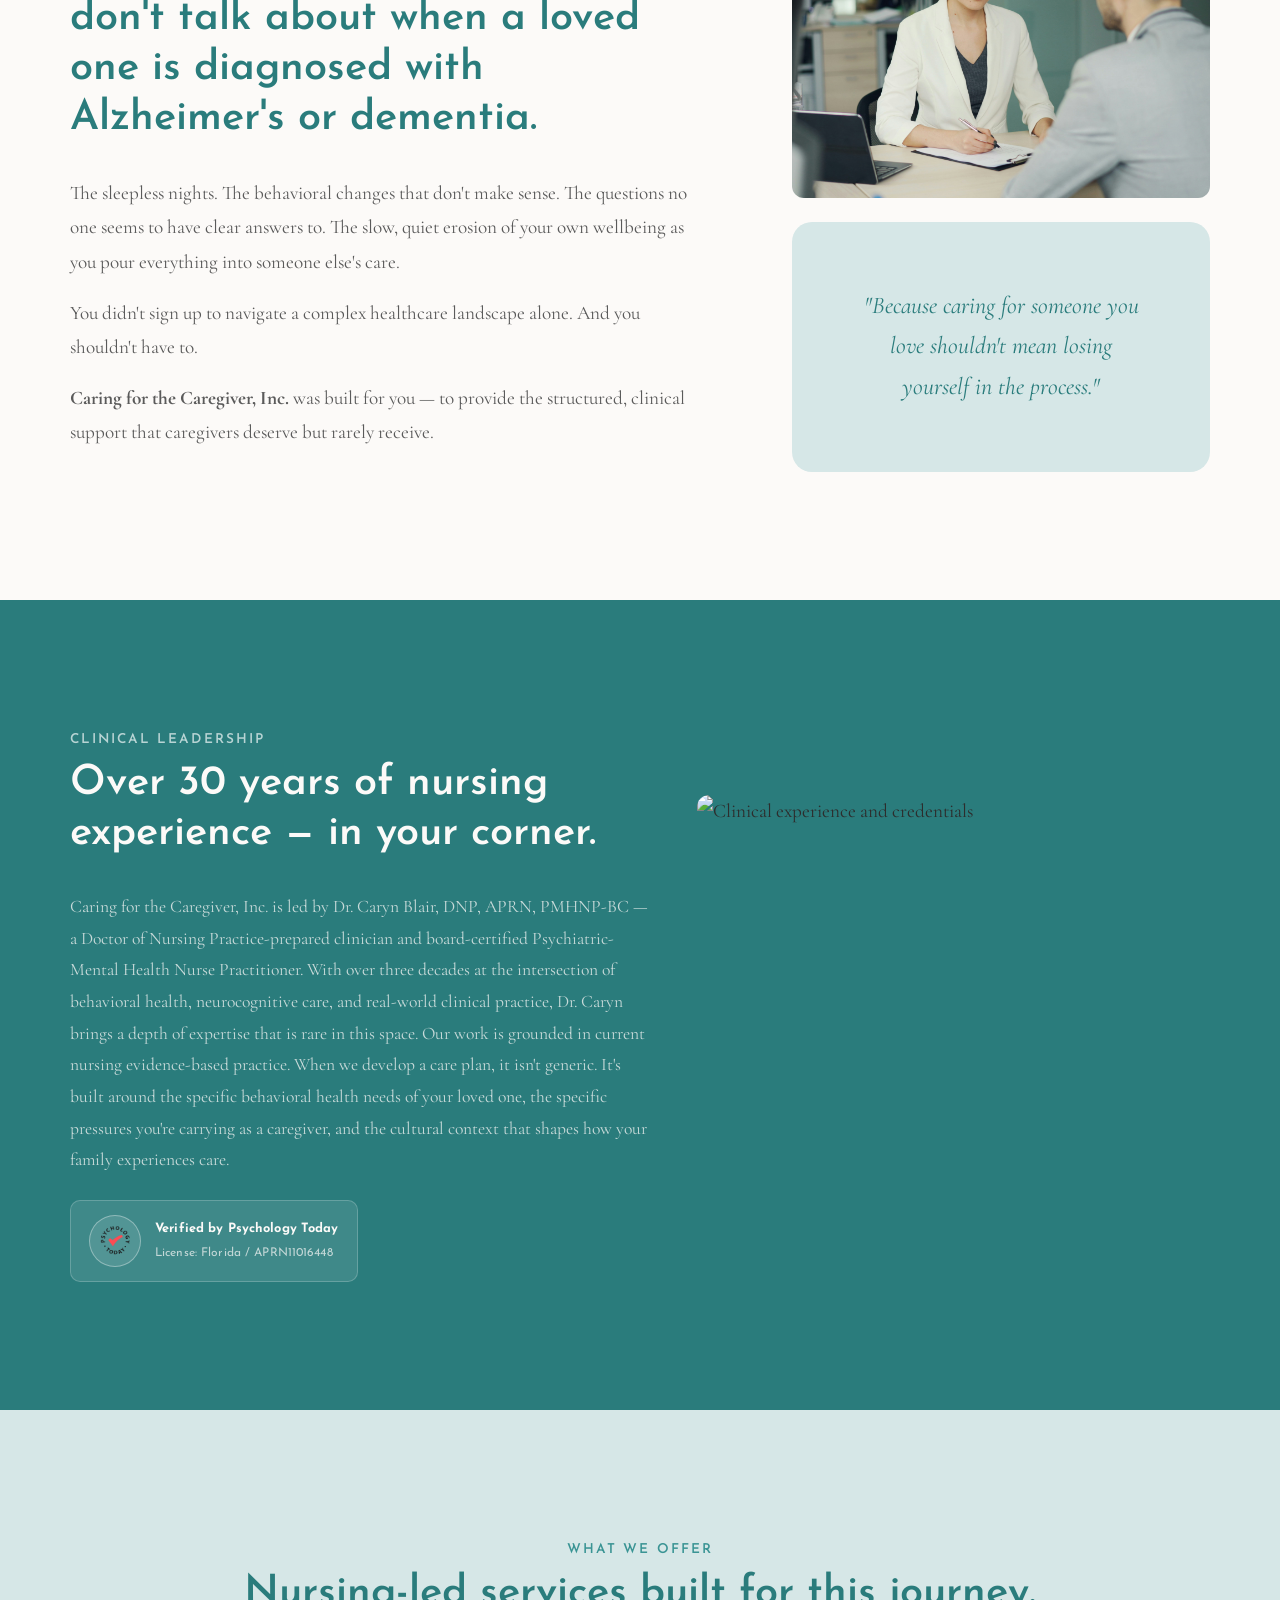
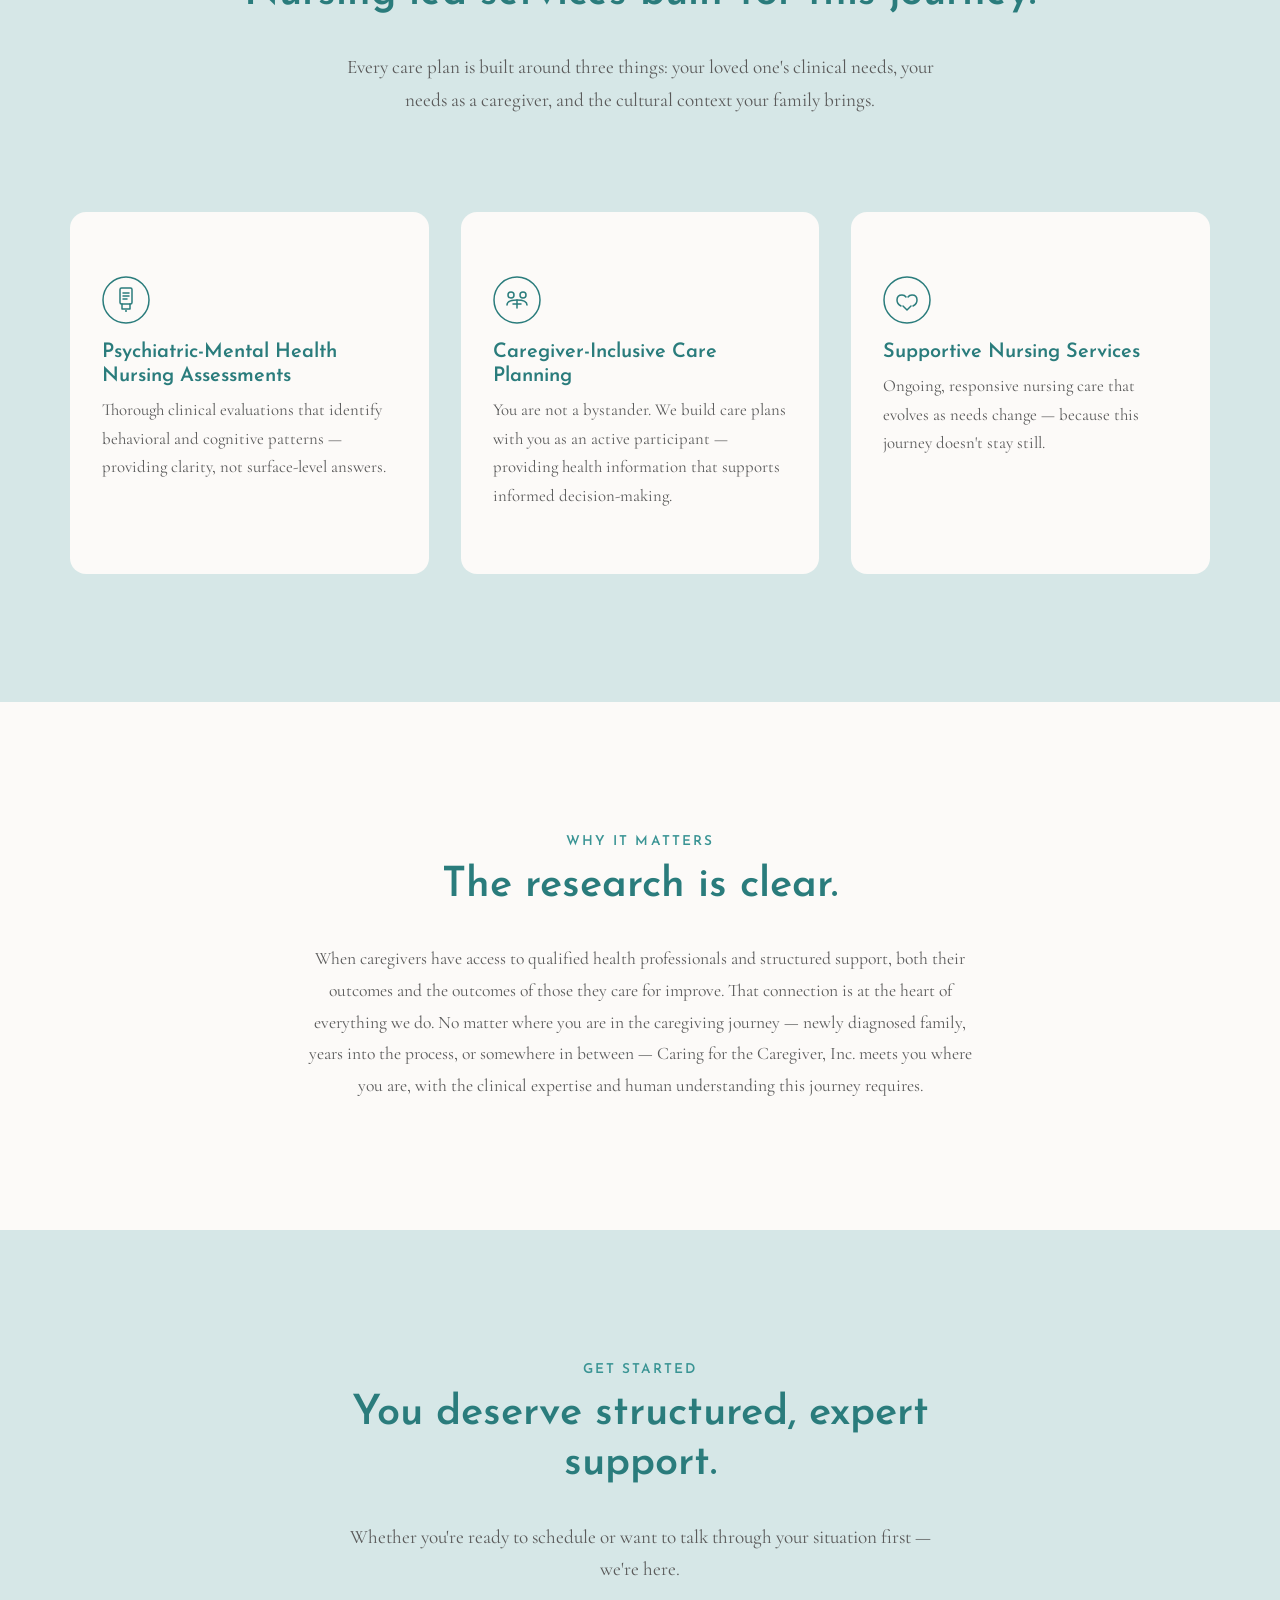
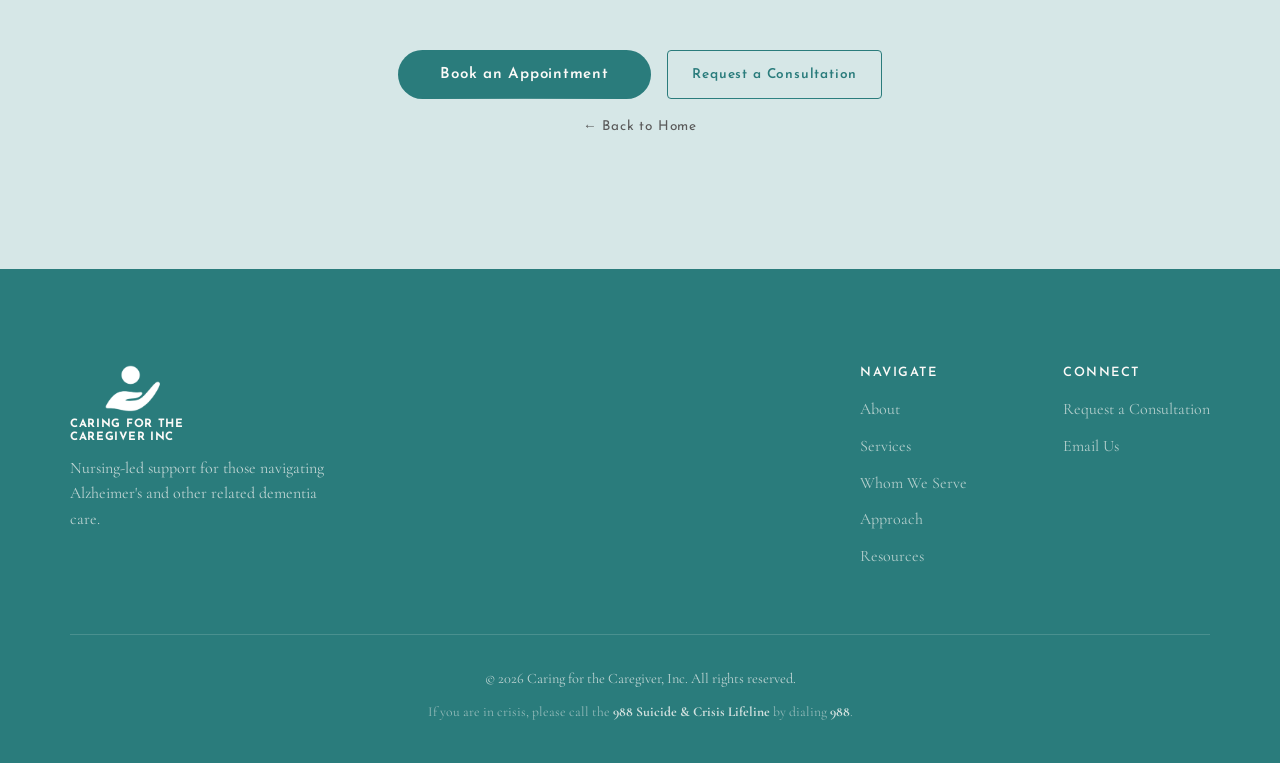
==== commit e4253a4e: "Comprehensive content update based on org overview document - Expand services to include psychiatric" ====
--- a/about.html
+++ b/about.html
@@ -252,7 +252,7 @@
       <div style="flex: 1; min-width: 280px;">
         <p class="section__eyebrow">Clinical Leadership</p>
         <h2 class="section__title">Over 30 years of nursing experience — in your corner.</h2>
-        <p class="credentials__body">Caring for the Caregiver, Inc. is led by Dr. Caryn Blair, DNP, APRN, PMHNP-BC — a Doctor of Nursing Practice-prepared clinician and board-certified Psychiatric-Mental Health Nurse Practitioner. With over three decades at the intersection of behavioral health, neurocognitive care, and real-world clinical practice, Dr. Blair brings a depth of expertise that is rare in this space. Our work is grounded in current nursing evidence-based practice. When we develop a care plan, it isn't generic. It's built around the specific behavioral health needs of your loved one, the specific pressures you're carrying as a caregiver, and the cultural context that shapes how your family experiences care.</p>
+        <p class="credentials__body">Caring for the Caregiver, Inc. is led by Dr. Caryn Blair, DNP, APRN, PMHNP-BC — a Doctor of Nursing Practice-prepared clinician and board-certified Psychiatric-Mental Health Nurse Practitioner. With over three decades at the intersection of behavioral health, neurocognitive care, and real-world clinical practice, Dr. Caryn brings a depth of expertise that is rare in this space. Our work is grounded in current nursing evidence-based practice. When we develop a care plan, it isn't generic. It's built around the specific behavioral health needs of your loved one, the specific pressures you're carrying as a caregiver, and the cultural context that shapes how your family experiences care.</p>
         <div style="margin-top: 1.5rem;">
           <div style="display: inline-flex; align-items: center; gap: 0.875rem; background: rgba(255,255,255,0.1); border: 1px solid rgba(255,255,255,0.2); border-radius: 10px; padding: 0.875rem 1.125rem;">
             <div style="flex-shrink: 0; width: 52px; height: 52px; border-radius: 50%; border: 1.5px solid rgba(255,255,255,0.35); display: flex; align-items: center; justify-content: center; background: rgba(255,255,255,0.1); overflow: hidden;">
@@ -354,7 +354,7 @@
         <div class="footer__brand">
           <img src="white logo hand.png" alt="" style="height: 52px; width: auto; margin-bottom: 0.1rem; display: block;">
           <span class="footer__logo-text">Caring For The<br>Caregiver Inc</span>
-          <p class="footer__tagline">Nursing-led support for those navigating Alzheimer's and dementia care.</p>
+          <p class="footer__tagline">Nursing-led support for those navigating Alzheimer's and other related dementia care.</p>
         </div>
         <div class="footer__links">
           <div class="footer__col">
--- a/styles.css
+++ b/styles.css
@@ -770,6 +770,14 @@
 .contact__container {
   max-width: var(--max-width);
   margin: 0 auto;
+}
+
+.booking-cards {
+  display: grid;
+  grid-template-columns: 1fr 1fr;
+  gap: 1.25rem;
+  max-width: 640px;
+  margin: 0 auto var(--space-lg);
 }
 
 .contact__layout {
@@ -1163,6 +1171,11 @@
     grid-template-columns: 1fr;
   }
 
+  .booking-cards {
+    grid-template-columns: 1fr;
+    max-width: 360px;
+  }
+
   .footer__links {
     gap: var(--space-lg);
   }
